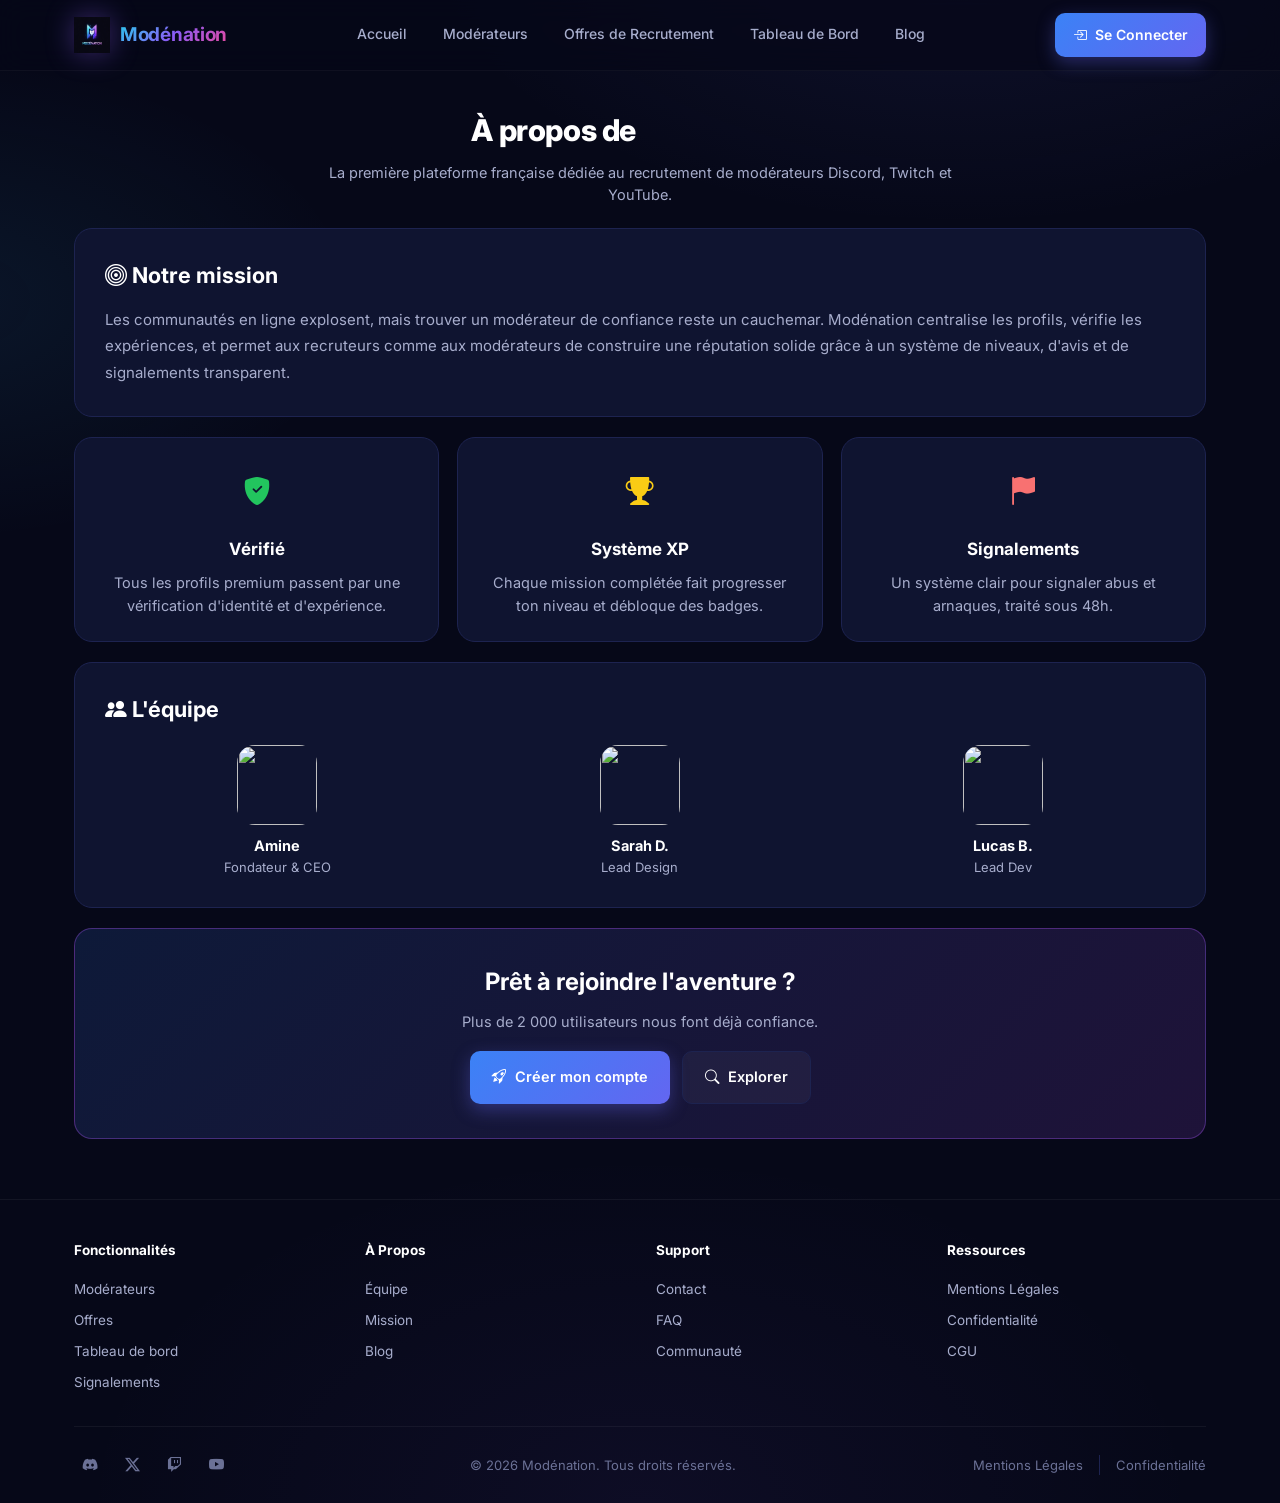
==== apropos.html @ 9a3b9234 "feat: initial Modénation site — plateforme de recrutement de modérateurs - 11 pages HTML (accueil, m" ====
<!DOCTYPE html>
<html lang="fr">
<head>
<meta charset="UTF-8" />
<meta name="viewport" content="width=device-width, initial-scale=1.0"/>
<title>À Propos — Modénation</title>
<link rel="icon" type="image/png" href="assets/images/logo.png">
<link href="https://fonts.googleapis.com/css2?family=Inter:wght@400;500;600;700;800&display=swap" rel="stylesheet">
<link rel="stylesheet" href="https://cdn.jsdelivr.net/npm/bootstrap-icons@1.11.3/font/bootstrap-icons.css">
<link rel="stylesheet" href="assets/css/style.css">
</head>
<body>

<header class="navbar">
  <div class="container nav-inner">
    <a href="index.html" class="brand"><img src="assets/images/logo.png" alt=""><span>Modénation</span></a>
    <nav class="nav-links">
      <a href="index.html">Accueil</a>
      <a href="moderateurs.html">Modérateurs</a>
      <a href="offres.html">Offres de Recrutement</a>
      <a href="dashboard.html">Tableau de Bord</a>
      <a href="blog.html">Blog</a>
    </nav>
    <a href="login.html" class="btn btn-primary"><i class="bi bi-box-arrow-in-right"></i> Se Connecter</a>
  </div>
</header>

<div class="container page-head center">
  <h1>À propos de <span style="background:var(--grad-main);-webkit-background-clip:text;background-clip:text;color:transparent;">Modénation</span></h1>
  <p class="sub" style="max-width:680px; margin: 8px auto 0;">La première plateforme française dédiée au recrutement de modérateurs Discord, Twitch et YouTube.</p>
</div>

<div class="container">
  <div class="card" id="mission" style="padding:30px;">
    <h2 style="margin-bottom:14px;"><i class="bi bi-bullseye" style="color:var(--accent);"></i> Notre mission</h2>
    <p class="text-dim" style="line-height:1.75; font-size:15px;">
      Les communautés en ligne explosent, mais trouver un modérateur de confiance reste un cauchemar. 
      Modénation centralise les profils, vérifie les expériences, et permet aux recruteurs comme aux 
      modérateurs de construire une réputation solide grâce à un système de niveaux, d'avis et de signalements transparent.
    </p>
  </div>

  <div class="three-col mt-20">
    <div class="card center" style="padding:24px;">
      <div style="width:60px; height:60px; margin:0 auto 14px; border-radius:16px; background:var(--grad-soft); display:grid; place-items:center;"><i class="bi bi-shield-fill-check" style="font-size:28px; color:#22c55e;"></i></div>
      <h3>Vérifié</h3>
      <p class="text-dim mt-10">Tous les profils premium passent par une vérification d'identité et d'expérience.</p>
    </div>
    <div class="card center" style="padding:24px;">
      <div style="width:60px; height:60px; margin:0 auto 14px; border-radius:16px; background:var(--grad-soft); display:grid; place-items:center;"><i class="bi bi-trophy-fill" style="font-size:28px; color:#facc15;"></i></div>
      <h3>Système XP</h3>
      <p class="text-dim mt-10">Chaque mission complétée fait progresser ton niveau et débloque des badges.</p>
    </div>
    <div class="card center" style="padding:24px;">
      <div style="width:60px; height:60px; margin:0 auto 14px; border-radius:16px; background:var(--grad-soft); display:grid; place-items:center;"><i class="bi bi-flag-fill" style="font-size:28px; color:#f87171;"></i></div>
      <h3>Signalements</h3>
      <p class="text-dim mt-10">Un système clair pour signaler abus et arnaques, traité sous 48h.</p>
    </div>
  </div>

  <div class="card mt-20" style="padding:30px;">
    <h2 style="margin-bottom:18px;"><i class="bi bi-people-fill" style="color:var(--accent);"></i> L'équipe</h2>
    <div class="three-col">
      <div class="center">
        <img src="https://i.pravatar.cc/200?img=14" alt="" style="width:80px;height:80px;border-radius:18px;object-fit:cover;margin:0 auto 10px;display:block;"/>
        <div style="font-weight:700;">Amine</div>
        <div class="text-dim" style="font-size:13px;">Fondateur &amp; CEO</div>
      </div>
      <div class="center">
        <img src="https://i.pravatar.cc/200?img=23" alt="" style="width:80px;height:80px;border-radius:18px;object-fit:cover;margin:0 auto 10px;display:block;"/>
        <div style="font-weight:700;">Sarah D.</div>
        <div class="text-dim" style="font-size:13px;">Lead Design</div>
      </div>
      <div class="center">
        <img src="https://i.pravatar.cc/200?img=8" alt="" style="width:80px;height:80px;border-radius:18px;object-fit:cover;margin:0 auto 10px;display:block;"/>
        <div style="font-weight:700;">Lucas B.</div>
        <div class="text-dim" style="font-size:13px;">Lead Dev</div>
      </div>
    </div>
  </div>

  <div class="card mt-20 center" style="padding:34px; background: linear-gradient(135deg, rgba(59,130,246,.15), rgba(168,85,247,.15)); border-color: rgba(168,85,247,.35);">
    <h2 style="font-size:24px;">Prêt à rejoindre l'aventure ?</h2>
    <p class="text-dim mt-10">Plus de 2 000 utilisateurs nous font déjà confiance.</p>
    <div style="display:flex; justify-content:center; gap:12px; margin-top:18px; flex-wrap:wrap;">
      <a href="login.html" class="btn btn-primary btn-lg"><i class="bi bi-rocket-takeoff"></i> Créer mon compte</a>
      <a href="moderateurs.html" class="btn btn-secondary btn-lg"><i class="bi bi-search"></i> Explorer</a>
    </div>
  </div>
</div>

<footer style="margin-top:60px;">
  <div class="container">
    <div class="footer-grid">
      <div class="footer-col"><h4>Fonctionnalités</h4><a href="moderateurs.html">Modérateurs</a><a href="offres.html">Offres</a><a href="dashboard.html">Tableau de bord</a><a href="signalement.html">Signalements</a></div>
      <div class="footer-col"><h4>À Propos</h4><a href="apropos.html">Équipe</a><a href="apropos.html#mission">Mission</a><a href="blog.html">Blog</a></div>
      <div class="footer-col"><h4>Support</h4><a href="contact.html">Contact</a><a href="contact.html#faq">FAQ</a><a href="contact.html#community">Communauté</a></div>
      <div class="footer-col"><h4>Ressources</h4><a href="mentions.html">Mentions Légales</a><a href="mentions.html#confidentialite">Confidentialité</a><a href="mentions.html#cgu">CGU</a></div>
    </div>
    <div class="footer-bottom">
      <div class="footer-socials"><a href="#"><i class="bi bi-discord"></i></a><a href="#"><i class="bi bi-twitter-x"></i></a><a href="#"><i class="bi bi-twitch"></i></a><a href="#"><i class="bi bi-youtube"></i></a></div>
      <div>© 2026 Modénation. Tous droits réservés.</div>
      <div class="footer-bottom-links"><a href="mentions.html">Mentions Légales</a><a href="mentions.html#confidentialite">Confidentialité</a></div>
    </div>
  </div>
</footer>

<script src="https://cdn.jsdelivr.net/npm/gsap@3.12.5/dist/gsap.min.js"></script>
<script src="https://cdn.jsdelivr.net/npm/gsap@3.12.5/dist/ScrollTrigger.min.js"></script>
<script src="assets/js/main.js"></script>
<script src="assets/js/animations.js"></script>
</body>
</html>
---- assets/css/style.css ----
/* =========================================================
   MODÉNATION — Design System v2 (refonte fidèle au screen)
   ========================================================= */
:root {
  /* Background palette — very deep navy-black */
  --bg-0: #060818;
  --bg-1: #0a0e22;
  --bg-2: #0f1430;
  --bg-3: #141a3d;

  /* Card surfaces */
  --card-bg: #0f1430;
  --card-bg-2: #131838;
  --card-border: #1d2350;
  --card-border-hi: #2a3168;

  /* Text */
  --text: #ffffff;
  --text-dim: #a7adcc;
  --text-mute: #6b7196;

  /* Brand */
  --blue: #2563eb;
  --blue-2: #3b82f6;
  --cyan: #22d3ee;
  --purple: #8b5cf6;
  --pink: #ec4899;
  --grad-cyan-blue: linear-gradient(135deg, #22d3ee 0%, #3b82f6 50%, #6366f1 100%);
  --grad-purple-pink: linear-gradient(135deg, #8b5cf6, #ec4899);
  --grad-logo: linear-gradient(135deg, #22d3ee 0%, #8b5cf6 50%, #ec4899 100%);

  /* Status colors (from screen) */
  --green: #22c55e;
  --green-bg: rgba(34, 197, 94, .18);
  --green-bd: rgba(34, 197, 94, .35);

  --red: #ef4444;
  --red-bg: rgba(239, 68, 68, .15);
  --red-bd: rgba(239, 68, 68, .35);

  --coral: #f87171;
  --coral-bg: rgba(248, 113, 113, .15);
  --coral-bd: rgba(248, 113, 113, .35);

  --amber: #fbbf24;
  --amber-bg: rgba(251, 191, 36, .15);
  --amber-bd: rgba(251, 191, 36, .35);

  --info: #38bdf8;
  --info-bg: rgba(56, 189, 248, .15);
  --info-bd: rgba(56, 189, 248, .35);

  /* Spacing scale */
  --s-1: 4px; --s-2: 8px; --s-3: 12px; --s-4: 16px;
  --s-5: 20px; --s-6: 24px; --s-7: 32px; --s-8: 40px; --s-9: 56px;

  --radius-xs: 6px;
  --radius-sm: 10px;
  --radius-md: 14px;
  --radius-lg: 18px;
  --radius-xl: 22px;
  --radius-2xl: 28px;

  /* Fluid typography (modern-web-design pattern) */
  --fs-xs: clamp(0.75rem, 0.7rem + 0.25vw, 0.875rem);
  --fs-sm: clamp(0.8125rem, 0.78rem + 0.2vw, 0.9375rem);
  --fs-base: clamp(0.875rem, 0.85rem + 0.2vw, 1rem);
  --fs-md: clamp(1rem, 0.95rem + 0.3vw, 1.125rem);
  --fs-lg: clamp(1.25rem, 1.1rem + 0.75vw, 1.5rem);
  --fs-xl: clamp(1.5rem, 1.3rem + 1vw, 2rem);
  --fs-2xl: clamp(2rem, 1.6rem + 2vw, 2.75rem);
  --fs-hero: clamp(2.5rem, 2rem + 3vw, 3.5rem);

  /* Motion tokens */
  --d-fast: 150ms;
  --d-normal: 250ms;
  --d-slow: 400ms;
  --ease-out: cubic-bezier(0.16, 1, 0.3, 1);
  --ease-spring: cubic-bezier(0.34, 1.56, 0.64, 1);

  /* Elevation */
  --elev-1: 0 2px 8px rgba(0,0,0,.2);
  --elev-2: 0 8px 24px rgba(0,0,0,.3);
  --elev-3: 0 16px 48px rgba(0,0,0,.4);
  --glow-purple: 0 0 30px rgba(139,92,246,.25);
  --glow-cyan: 0 0 30px rgba(34,211,238,.25);
}

* { box-sizing: border-box; margin: 0; padding: 0; }

html, body {
  background: var(--bg-0);
  background-image:
    radial-gradient(900px 500px at 75% -5%, rgba(99, 102, 241, .10), transparent 60%),
    radial-gradient(700px 400px at -5% 20%, rgba(56, 189, 248, .08), transparent 60%),
    radial-gradient(800px 500px at 50% 100%, rgba(139, 92, 246, .06), transparent 70%);
  color: var(--text);
  font-family: 'Inter', 'Segoe UI', system-ui, -apple-system, sans-serif;
  font-size: 14.5px;
  line-height: 1.55;
  min-height: 100vh;
  -webkit-font-smoothing: antialiased;
}

a { color: inherit; text-decoration: none; }
img { max-width: 100%; display: block; }
button { font-family: inherit; cursor: pointer; border: none; background: none; color: inherit; }
input, select, textarea { font-family: inherit; }

.container { max-width: 1180px; margin: 0 auto; padding: 0 24px; }

/* =========================================================
   NAVBAR
   ========================================================= */
.navbar {
  position: sticky; top: 0; z-index: 50;
  background: rgba(6, 8, 24, .72);
  backdrop-filter: blur(14px);
  -webkit-backdrop-filter: blur(14px);
  border-bottom: 1px solid rgba(255,255,255,.04);
}
.nav-inner {
  display: flex; align-items: center; justify-content: space-between;
  height: 70px;
}
.brand {
  display: flex; align-items: center; gap: 10px;
  font-weight: 700; font-size: 19px;
  letter-spacing: -0.3px;
}
.brand img {
  width: 36px; height: 36px;
  filter: drop-shadow(0 0 14px rgba(139, 92, 246, .4));
}
.brand span {
  background: var(--grad-logo);
  -webkit-background-clip: text;
  background-clip: text;
  color: transparent;
}

.nav-links { display: flex; align-items: center; gap: 32px; }
.nav-links a {
  color: var(--text-dim);
  font-size: 14px; font-weight: 500;
  position: relative;
  padding: 6px 2px;
  transition: color .2s;
}
.nav-links a:hover { color: var(--text); }
.nav-links a.active { color: var(--text); }
.nav-links a.active::after {
  content: '';
  position: absolute; left: 0; right: 0; bottom: -10px;
  height: 2px; border-radius: 2px;
  background: var(--grad-logo);
}

/* =========================================================
   BUTTONS
   ========================================================= */
.btn {
  display: inline-flex; align-items: center; justify-content: center; gap: 8px;
  padding: 11px 18px; border-radius: var(--radius-sm);
  font-size: 14px; font-weight: 600;
  white-space: nowrap;
  transition: transform .15s, box-shadow .2s, background .2s, border-color .2s;
}
.btn:hover { transform: translateY(-1px); }

/* Primary cyan-blue button (Chercher un Modérateur, Se Connecter) */
.btn-primary {
  background: linear-gradient(135deg, #3b82f6, #6366f1);
  color: #fff;
  box-shadow: 0 6px 18px rgba(99,102,241,.35);
}
.btn-primary:hover { box-shadow: 0 10px 24px rgba(99,102,241,.45); }

/* "Chercher un Modérateur" big cyan blue button */
.btn-cyan {
  background: linear-gradient(135deg, #06b6d4 0%, #3b82f6 100%);
  color: #fff;
  box-shadow: 0 6px 18px rgba(6,182,212,.30);
}
.btn-cyan:hover { box-shadow: 0 10px 24px rgba(59,130,246,.40); }

/* "Devenir Modérateur" — dark navy with purple star */
.btn-dark {
  background: var(--card-bg);
  color: var(--text);
  border: 1px solid var(--card-border);
}
.btn-dark:hover { background: var(--card-bg-2); border-color: var(--card-border-hi); }
.btn-dark .star-grad {
  background: var(--grad-purple-pink);
  -webkit-background-clip: text;
  background-clip: text;
  color: transparent;
  font-size: 16px;
}

.btn-secondary {
  background: rgba(255,255,255,.04);
  color: var(--text);
  border: 1px solid var(--card-border);
}
.btn-secondary:hover { background: rgba(255,255,255,.07); border-color: var(--card-border-hi); }

.btn-ghost { background: transparent; color: var(--text-dim); }
.btn-ghost:hover { color: var(--text); }

.btn-lg { padding: 14px 22px; font-size: 14.5px; }
.btn-block { width: 100%; }

.btn-danger {
  background: var(--red-bg);
  color: var(--red);
  border: 1px solid var(--red-bd);
}

/* =========================================================
   HERO
   ========================================================= */
.hero {
  position: relative;
  padding: 50px 0 30px;
}
.hero-grid {
  display: grid;
  grid-template-columns: 1.05fr 1fr;
  gap: 30px;
  align-items: center;
}
.hero-text h1 {
  font-size: var(--fs-hero);
  font-weight: 800;
  line-height: 1.08;
  letter-spacing: -0.8px;
  color: var(--text);
}
/* Animation helper: each line of h1 is wrapped in this span for slide-in */
.anim-line {
  display: block;
  overflow: hidden;
}
.anim-line-inner {
  display: inline-block;
  will-change: transform, opacity;
}
.hero-text h1 .ideal {
  background: linear-gradient(90deg, #67e8f9 0%, #a78bfa 100%);
  -webkit-background-clip: text;
  background-clip: text;
  color: transparent;
}
.hero-ctas { display: flex; gap: 12px; margin-top: 26px; flex-wrap: wrap; }

.hero-stats {
  display: flex; gap: 28px;
  margin-top: 24px;
}
.hero-stat {
  display: flex; align-items: center; gap: 10px;
  color: var(--text-dim);
  font-size: 14px;
}
.hero-stat .ic {
  width: 18px; height: 18px;
  color: var(--text);
}
.hero-stat b { color: var(--text); font-weight: 700; margin-right: 4px; }

/* Hero visual block */
.hero-visual {
  position: relative;
  height: 380px;
  border-radius: var(--radius-xl);
  overflow: hidden;
  background:
    linear-gradient(180deg, rgba(6,8,24,.35) 0%, rgba(6,8,24,.65) 100%),
    url('https://images.unsplash.com/photo-1542751371-adc38448a05e?w=900&q=80') center/cover no-repeat;
  border: 1px solid var(--card-border);
}

/* Floating cards over hero */
.float-card {
  position: absolute;
  background: rgba(15, 20, 48, .82);
  backdrop-filter: blur(12px);
  -webkit-backdrop-filter: blur(12px);
  border: 1px solid rgba(255,255,255,.08);
  border-radius: var(--radius-md);
  padding: 12px 14px;
  min-width: 200px;
}
.float-card .label {
  display: flex; align-items: center; gap: 6px;
  font-size: 11.5px;
  color: var(--text-dim);
  margin-bottom: 8px;
  font-weight: 600;
}
.float-card .label .ic { font-size: 13px; }
.float-card .row { display: flex; align-items: center; gap: 10px; }
.float-card .av {
  width: 38px; height: 38px;
  border-radius: 10px;
  display: grid; place-items: center;
  background: var(--grad-logo);
  font-weight: 800; color: #fff;
}
.float-card .nm { font-weight: 700; font-size: 14px; }
.float-card .meta { font-size: 11.5px; color: var(--text-dim); }
.float-card.tl { top: 16px; right: 16px; }
.float-card.bl { bottom: 16px; right: 16px; }
.float-card .stars-mini { color: var(--amber); font-size: 11px; letter-spacing: 1px; }
.float-card .level-pill {
  display: inline-flex; align-items: center; gap: 4px;
  font-size: 11px; color: var(--green);
}

/* =========================================================
   GENERIC CARD
   ========================================================= */
.card {
  background: var(--card-bg);
  border: 1px solid var(--card-border);
  border-radius: var(--radius-lg);
  padding: 20px;
}
.card-head {
  display: flex; align-items: center; justify-content: space-between;
  margin-bottom: 16px;
}
.card-head h3 {
  display: flex; align-items: center; gap: 8px;
  font-size: 15px;
  font-weight: 700;
  color: var(--text);
}
.card-head h3 .ic {
  color: var(--amber);
  font-size: 16px;
}
.card-head h3 .ic.purple { color: #a78bfa; }
.card-head .link {
  color: #a78bfa;
  font-size: 13px;
  font-weight: 600;
  display: inline-flex; align-items: center; gap: 4px;
}
.card-head .link:hover { color: #fff; }

/* Two-column grid */
.two-col {
  display: grid;
  grid-template-columns: 1fr 1fr;
  gap: 18px;
}

/* =========================================================
   MODERATOR ROW (Modérateurs Populaires)
   ========================================================= */
.mod-row {
  display: grid;
  grid-template-columns: 56px 1fr auto;
  gap: 12px;
  align-items: center;
  padding: 12px;
  background: rgba(255,255,255,.025);
  border: 1px solid rgba(255,255,255,.04);
  border-radius: var(--radius-md);
  margin-bottom: 10px;
  transition: border-color .2s, background .2s;
}
.mod-row:hover {
  border-color: var(--card-border-hi);
  background: rgba(255,255,255,.04);
}
.mod-row:last-child { margin-bottom: 0; }
.mod-avatar {
  width: 56px; height: 56px;
  border-radius: 12px;
  object-fit: cover;
  background: var(--card-bg-2);
}
.mod-info { min-width: 0; }
.mod-name {
  display: flex; align-items: center; gap: 6px;
  font-weight: 700; font-size: 14.5px;
}
.mod-name .verified { color: var(--info); font-size: 13px; }
.mod-tags { font-size: 12.5px; color: var(--text-dim); margin-top: 2px; }
.mod-spec {
  display: flex; align-items: center; gap: 6px;
  margin-top: 8px;
  font-size: 12.5px;
  color: var(--text-dim);
}
.mod-spec .dot {
  width: 16px; height: 16px; border-radius: 4px;
  background: var(--grad-purple-pink);
  display: inline-grid; place-items: center;
  font-size: 9px; color: #fff;
}
.mod-meta {
  display: flex; flex-direction: column; align-items: flex-end; gap: 7px;
}
.mod-meta .stars {
  color: var(--amber);
  font-size: 12px;
  letter-spacing: 1.5px;
}
.mod-meta .heart {
  display: inline-flex; align-items: center; gap: 4px;
  font-size: 12px;
  font-weight: 700;
  color: var(--pink);
}

/* =========================================================
   BADGE PILLS
   ========================================================= */
.badge {
  display: inline-flex; align-items: center; gap: 5px;
  padding: 4px 10px;
  border-radius: 999px;
  font-size: 11.5px;
  font-weight: 600;
  white-space: nowrap;
  border: 1px solid transparent;
}
.badge i { font-size: 11px; }
.badge-online   { background: var(--green-bg); color: var(--green); border-color: var(--green-bd); }
.badge-verified { background: rgba(56,189,248,.15); color: var(--info); border-color: rgba(56,189,248,.35); }
.badge-level    { background: var(--green-bg); color: var(--green); border-color: var(--green-bd); }
.badge-pending  { background: var(--coral-bg); color: var(--coral); border-color: var(--coral-bd); }
.badge-accepted { background: var(--green-bg); color: var(--green); border-color: var(--green-bd); }
.badge-refused  { background: var(--red-bg); color: var(--red); border-color: var(--red-bd); }
.badge-progress { background: var(--coral-bg); color: var(--coral); border-color: var(--coral-bd); }
.badge-info     { background: var(--info-bg); color: var(--info); border-color: var(--info-bd); }
.badge .ondot { width: 6px; height: 6px; border-radius: 50%; background: currentColor; }

/* =========================================================
   OFFER ROW (Offres de Recrutement)
   ========================================================= */
.offer-row {
  display: grid;
  grid-template-columns: 44px 1fr auto;
  gap: 12px;
  align-items: center;
  padding: 12px;
  background: rgba(255,255,255,.025);
  border: 1px solid rgba(255,255,255,.04);
  border-radius: var(--radius-md);
  margin-bottom: 10px;
  transition: border-color .2s, background .2s;
}
.offer-row:hover { border-color: var(--card-border-hi); background: rgba(255,255,255,.04); }
.offer-row:last-child { margin-bottom: 0; }
.offer-icon {
  width: 44px; height: 44px;
  border-radius: 10px;
  display: grid; place-items: center;
  font-size: 20px;
  color: #fff;
}
.offer-icon.discord { background: linear-gradient(135deg, #5865F2, #4752c4); }
.offer-icon.twitch  { background: linear-gradient(135deg, #9146FF, #6441a5); }
.offer-icon.youtube { background: linear-gradient(135deg, #ef4444, #f97316); }
.offer-icon.gaming  { background: linear-gradient(135deg, #f97316, #facc15); }
.offer-info .title { font-weight: 700; font-size: 14px; }
.offer-info .sub { font-size: 12.5px; color: var(--text-dim); margin-top: 2px; }

/* =========================================================
   DASHBOARD
   ========================================================= */
.dashboard-card {
  background: var(--card-bg);
  border: 1px solid var(--card-border);
  border-radius: var(--radius-xl);
  padding: 22px;
}
.dashboard-sub-title {
  display: flex; align-items: center; gap: 6px;
  font-size: 13.5px;
  font-weight: 700;
  color: var(--text);
  margin-bottom: 12px;
}
.dashboard-sub-title .ic { color: #a78bfa; }

/* Stats strip */
.stats-strip {
  display: grid;
  grid-template-columns: 1.3fr 1fr 1fr;
  gap: 16px;
  margin-top: 20px;
}
.stat-card {
  display: flex; align-items: center; gap: 14px;
  padding: 18px 20px;
  background: var(--card-bg);
  border: 1px solid var(--card-border);
  border-radius: var(--radius-lg);
}
.stat-card .ic-wrap {
  width: 42px; height: 42px;
  border-radius: 12px;
  display: grid; place-items: center;
  font-size: 19px;
  flex-shrink: 0;
}
.stat-card .ic-wrap.xp { background: linear-gradient(135deg, rgba(168,85,247,.25), rgba(236,72,153,.25)); color: #c084fc; }
.stat-card .ic-wrap.star { background: rgba(251,191,36,.18); color: var(--amber); }
.stat-card .ic-wrap.flag { background: rgba(239,68,68,.18); color: var(--red); }
.stat-card .body { flex: 1; min-width: 0; }
.stat-card .label {
  font-weight: 700; font-size: 14px;
  display: flex; align-items: baseline; gap: 6px;
}
.stat-card .label .muted { color: var(--text-dim); font-weight: 500; font-size: 12.5px; }
.xp-bar {
  height: 6px;
  background: rgba(255,255,255,.06);
  border-radius: 99px;
  margin-top: 8px;
  overflow: hidden;
}
.xp-bar > span {
  display: block; height: 100%;
  background: linear-gradient(90deg, #a855f7, #ec4899);
  border-radius: 99px;
}

/* =========================================================
   FOOTER
   ========================================================= */
footer {
  margin-top: 60px;
  padding-top: 40px;
  border-top: 1px solid rgba(255,255,255,.05);
}
.footer-grid {
  display: grid;
  grid-template-columns: repeat(4, 1fr);
  gap: 32px;
  padding-bottom: 28px;
}
.footer-col h4 {
  font-size: 13.5px;
  font-weight: 700;
  color: var(--text);
  margin-bottom: 14px;
}
.footer-col a {
  display: block;
  padding: 5px 0;
  color: var(--text-dim);
  font-size: 13.5px;
  transition: color .15s;
}
.footer-col a:hover { color: var(--text); }
.footer-bottom {
  display: flex; align-items: center; justify-content: space-between;
  padding: 20px 0;
  border-top: 1px solid rgba(255,255,255,.05);
  font-size: 13px;
  color: var(--text-mute);
}
.footer-socials { display: flex; gap: 10px; }
.footer-socials a {
  width: 32px; height: 32px;
  display: grid; place-items: center;
  color: var(--text-mute);
  font-size: 15px;
  border-radius: 8px;
  transition: color .2s, background .2s;
}
.footer-socials a:hover { color: #fff; background: rgba(255,255,255,.05); }
.footer-bottom-links { display: flex; gap: 16px; }
.footer-bottom-links a { color: var(--text-mute); }
.footer-bottom-links a:hover { color: var(--text); }
.footer-bottom-links a + a { border-left: 1px solid var(--card-border); padding-left: 16px; }

/* =========================================================
   PAGE HEAD (sub-pages)
   ========================================================= */
.page-head { padding: 36px 0 22px; }
.page-head h1 {
  font-size: 30px;
  font-weight: 800;
  letter-spacing: -0.4px;
}
.page-head h1 .accent {
  background: linear-gradient(90deg, #67e8f9, #a78bfa);
  -webkit-background-clip: text; background-clip: text; color: transparent;
}
.page-head .sub { color: var(--text-dim); margin-top: 6px; }

/* =========================================================
   FORMS
   ========================================================= */
.form-group { margin-bottom: 14px; }
.form-group label {
  display: block; font-size: 12.5px; font-weight: 600;
  color: var(--text-dim); margin-bottom: 6px;
}
.input, .select, .textarea {
  width: 100%;
  padding: 11px 14px;
  background: var(--bg-1);
  border: 1px solid var(--card-border);
  border-radius: var(--radius-sm);
  color: var(--text);
  font-size: 14px;
  transition: border-color .2s, box-shadow .2s;
}
.input:focus, .select:focus, .textarea:focus {
  outline: none;
  border-color: #6366f1;
  box-shadow: 0 0 0 3px rgba(99,102,241,.18);
}
.textarea { resize: vertical; min-height: 100px; }

.search-bar {
  display: flex; align-items: center; gap: 10px;
  background: var(--bg-1);
  border: 1px solid var(--card-border);
  border-radius: 999px;
  padding: 8px 14px;
  margin-bottom: 18px;
}
.search-bar input {
  flex: 1; background: none; border: none;
  color: var(--text); outline: none; font-size: 14px;
}
.search-bar .ic { color: var(--text-dim); }

.filters { display: flex; gap: 8px; flex-wrap: wrap; margin-bottom: 20px; }
.chip {
  padding: 7px 14px;
  border-radius: 999px;
  background: var(--card-bg);
  border: 1px solid var(--card-border);
  color: var(--text-dim);
  font-size: 13px;
  cursor: pointer;
  transition: all .15s;
}
.chip:hover { color: var(--text); border-color: var(--card-border-hi); }
.chip.active {
  background: linear-gradient(135deg, rgba(99,102,241,.25), rgba(139,92,246,.25));
  color: #fff;
  border-color: rgba(139,92,246,.5);
}

/* =========================================================
   MODAL
   ========================================================= */
.modal-overlay {
  position: fixed; inset: 0;
  background: rgba(0,0,0,.72);
  backdrop-filter: blur(8px);
  display: none; align-items: center; justify-content: center;
  z-index: 100; padding: 20px;
}
.modal-overlay.show { display: flex; }
.modal {
  width: 100%; max-width: 480px;
  background: var(--card-bg);
  border: 1px solid var(--card-border);
  border-radius: var(--radius-xl);
  padding: 26px;
  animation: modalIn .25s ease;
}
@keyframes modalIn {
  from { opacity: 0; transform: translateY(20px); }
  to { opacity: 1; transform: translateY(0); }
}
.modal h3 { font-size: 19px; margin-bottom: 6px; }
.modal .sub { color: var(--text-dim); margin-bottom: 18px; font-size: 13.5px; }
.modal-actions { display: flex; gap: 10px; justify-content: flex-end; margin-top: 16px; }

/* =========================================================
   PROFILE PAGE
   ========================================================= */
.profile-hero {
  display: grid;
  grid-template-columns: 140px 1fr auto;
  gap: 24px;
  align-items: center;
  padding: 26px;
}
.profile-hero .big-avatar {
  width: 140px; height: 140px;
  border-radius: 22px;
  object-fit: cover;
  box-shadow: 0 0 30px rgba(139, 92, 246, .25);
}
.profile-stats {
  display: grid;
  grid-template-columns: repeat(4, 1fr);
  gap: 12px;
  margin-top: 16px;
}
.profile-stat {
  padding: 14px; text-align: center;
  background: var(--bg-1);
  border: 1px solid var(--card-border);
  border-radius: var(--radius-md);
}
.profile-stat .val {
  font-size: 22px; font-weight: 800;
  background: var(--grad-logo);
  -webkit-background-clip: text; background-clip: text; color: transparent;
}
.profile-stat .lbl { color: var(--text-dim); font-size: 12px; margin-top: 4px; }

/* =========================================================
   AUTH
   ========================================================= */
.auth-wrap { min-height: 78vh; display: grid; place-items: center; padding: 40px 0; }
.auth-card { width: 100%; max-width: 440px; padding: 32px; }
.auth-card h2 { font-size: 22px; margin-bottom: 6px; }
.auth-card .sub { color: var(--text-dim); margin-bottom: 20px; font-size: 13.5px; }
.auth-tabs {
  display: flex;
  background: var(--bg-1);
  border: 1px solid var(--card-border);
  border-radius: 10px;
  padding: 4px;
  margin-bottom: 22px;
}
.auth-tabs button {
  flex: 1; padding: 9px;
  border-radius: 7px;
  font-size: 13px; font-weight: 600;
  color: var(--text-dim);
}
.auth-tabs button.active {
  background: linear-gradient(135deg, #3b82f6, #6366f1);
  color: #fff;
}

/* =========================================================
   BLOG
   ========================================================= */
.blog-grid { display: grid; grid-template-columns: repeat(3, 1fr); gap: 20px; }
.blog-card { overflow: hidden; padding: 0; }
.blog-thumb {
  height: 170px;
  display: grid; place-items: center;
  color: #fff; font-size: 38px;
}
.blog-thumb.a { background: linear-gradient(135deg, #06b6d4, #3b82f6); }
.blog-thumb.b { background: linear-gradient(135deg, #ec4899, #a855f7); }
.blog-thumb.c { background: linear-gradient(135deg, #10b981, #06b6d4); }
.blog-thumb.d { background: linear-gradient(135deg, #f59e0b, #ef4444); }
.blog-thumb.e { background: linear-gradient(135deg, #6366f1, #8b5cf6); }
.blog-thumb.f { background: linear-gradient(135deg, #8b5cf6, #ec4899); }
.blog-body { padding: 16px; }
.blog-tag {
  font-size: 11px; font-weight: 700;
  color: #c084fc;
  text-transform: uppercase; letter-spacing: .8px;
}
.blog-title {
  font-size: 16px; font-weight: 700;
  margin: 7px 0; line-height: 1.3;
}
.blog-meta {
  color: var(--text-dim); font-size: 12.5px;
  display: flex; gap: 14px; margin-top: 10px;
}

/* =========================================================
   UTILS
   ========================================================= */
.text-dim { color: var(--text-dim); }
.text-mute { color: var(--text-mute); }
.center { text-align: center; }
.hidden { display: none !important; }
.mt-10 { margin-top: 10px; } .mt-14 { margin-top: 14px; }
.mt-20 { margin-top: 20px; } .mt-30 { margin-top: 30px; }
.mb-20 { margin-bottom: 20px; }

/* =========================================================
   LEGACY COMPAT (pour les sous-pages existantes)
   ========================================================= */
.candidature-row, .candidat-row {
  display: grid; grid-template-columns: 44px 1fr auto; gap: 12px;
  align-items: center; padding: 12px;
  background: rgba(255,255,255,.025);
  border: 1px solid rgba(255,255,255,.04);
  border-radius: var(--radius-md); margin-bottom: 10px;
}
.candidature-icon, .candidat-avatar {
  width: 44px; height: 44px; border-radius: 10px;
  display: grid; place-items: center;
  font-weight: 700; color: #fff;
  font-size: 14px;
}
.candidature-body, .candidat-body { min-width: 0; }
.candidature-title, .candidat-name {
  font-weight: 700; font-size: 14px;
  display: flex; align-items: center; gap: 5px;
}
.candidature-sub, .candidat-sub {
  font-size: 12.5px; color: var(--text-dim); margin-top: 2px;
}
.verified { color: var(--info); font-size: 12px; }

.section-title {
  display: flex; align-items: center; justify-content: space-between;
  margin-bottom: 14px;
}
.section-title h2 {
  font-size: 16px; font-weight: 700;
  display: flex; align-items: center; gap: 8px;
}
.section-title h2 .ic { color: #a78bfa; }
.section-title .link { color: #a78bfa; font-size: 13px; font-weight: 600; }

.three-col { display: grid; grid-template-columns: repeat(3, 1fr); gap: 18px; }

/* Legacy mod-card alias */
.mod-card {
  display: grid; grid-template-columns: 56px 1fr auto;
  gap: 12px; align-items: center;
  padding: 12px;
  background: rgba(255,255,255,.025);
  border: 1px solid rgba(255,255,255,.04);
  border-radius: var(--radius-md);
  transition: border-color .2s;
}
.mod-card:hover { border-color: var(--card-border-hi); }
.mod-card .mod-body { min-width: 0; }
.mod-card .mod-name {
  display: flex; align-items: center; gap: 6px;
  font-weight: 700; font-size: 14px;
}
.mod-card .mod-tags { font-size: 12px; color: var(--text-dim); margin-top: 2px; }
.mod-card .mod-specialty {
  display: flex; align-items: center; gap: 6px;
  margin-top: 6px; font-size: 12px; color: var(--text-dim);
}
.mod-card .mod-specialty .dot {
  width: 14px; height: 14px; border-radius: 4px;
  background: var(--grad-purple-pink);
  display: inline-grid; place-items: center;
  font-size: 8px; color: #fff;
}
.mod-card .mod-meta {
  display: flex; flex-direction: column;
  align-items: flex-end; gap: 5px;
}
.mod-card .rating { display: flex; align-items: center; gap: 4px; font-size: 12px; color: var(--amber); }
.mod-card .stars { color: var(--amber); letter-spacing: 1px; }

/* Legacy stat-tile alias (now = stat-card style) */
.stat-tile {
  display: flex; align-items: center; gap: 14px;
  padding: 16px 18px;
  background: var(--card-bg);
  border: 1px solid var(--card-border);
  border-radius: var(--radius-lg);
}
.stat-tile .ic {
  width: 40px; height: 40px;
  border-radius: 10px;
  display: grid; place-items: center;
  background: rgba(168,85,247,.18);
  color: #c084fc;
  font-size: 18px;
  flex-shrink: 0;
}
.stat-tile .lbl { color: var(--text-dim); font-size: 12.5px; }
.stat-tile .val { font-weight: 700; font-size: 16px; }
.stat-tile .xp-bar { height: 6px; background: rgba(255,255,255,.06); border-radius: 99px; margin-top: 6px; overflow: hidden; }
.stat-tile .xp-bar > span { display: block; height: 100%; background: linear-gradient(90deg, #a855f7, #ec4899); }

/* Legacy dashboard alias */
.dashboard {
  background: var(--card-bg);
  border: 1px solid var(--card-border);
  border-radius: var(--radius-xl);
  padding: 22px;
}

/* mod-avatar text fallback (when used without <img>) */
.mod-avatar:not(img) {
  width: 56px; height: 56px;
  border-radius: 12px;
  display: grid; place-items: center;
  font-weight: 700; color: #fff;
  background: var(--grad-logo);
}
.mod-avatar.green:not(img) { background: linear-gradient(135deg, #10b981, #22c55e); }
.mod-avatar.pink:not(img)  { background: linear-gradient(135deg, #ec4899, #f43f5e); }
.mod-avatar.orange:not(img){ background: linear-gradient(135deg, #f97316, #fb923c); }
.mod-avatar.blue:not(img)  { background: linear-gradient(135deg, #3b82f6, #06b6d4); }
.mod-avatar.purple:not(img){ background: linear-gradient(135deg, #8b5cf6, #a855f7); }
.mod-avatar.dark:not(img)  { background: linear-gradient(135deg, #4b5563, #1f2937); }

/* Legacy rating */
.rating { display: inline-flex; align-items: center; gap: 4px; color: var(--amber); font-size: 13px; font-weight: 600; }
.rating .stars { letter-spacing: 1px; color: var(--amber); }
.rating .num { color: var(--amber); }

/* =========================================================
   ACCESSIBILITY & MICRO-INTERACTIONS (from modern-web-design skill)
   ========================================================= */

/* Focus-visible (keyboard only) */
:focus { outline: none; }
:focus-visible {
  outline: 2px solid #a78bfa;
  outline-offset: 3px;
  border-radius: 6px;
}

/* Touch target sizing */
.btn, .chip, .nav-links a, .footer-socials a {
  min-height: 36px;
}

/* Card hover micro-interaction */
.card, .stat-card, .dashboard-card {
  transition: transform var(--d-normal) var(--ease-out),
              border-color var(--d-normal) ease,
              box-shadow var(--d-normal) ease;
}
.card:hover, .stat-card:hover {
  border-color: var(--card-border-hi);
}

/* Image lazy fade */
img {
  transition: opacity var(--d-slow) ease;
}
img[loading="lazy"] {
  opacity: 0;
}
img[loading="lazy"].loaded,
img:not([loading]) {
  opacity: 1;
}

/* Cursor glow follower (injected by animations.js) */
.cursor-glow {
  position: fixed;
  top: 0; left: 0;
  width: 300px; height: 300px;
  pointer-events: none;
  z-index: 1;
  mix-blend-mode: screen;
  background: radial-gradient(circle, rgba(99,102,241,.45) 0%, rgba(139,92,246,.15) 40%, transparent 70%);
  border-radius: 50%;
  transform: translate(-50%, -50%);
  will-change: transform;
  filter: blur(20px);
}

/* Subtle glow on important elements */
.btn-cyan { transition: transform var(--d-fast) var(--ease-out), box-shadow var(--d-normal) ease; }
.btn-cyan:hover { box-shadow: 0 12px 28px rgba(6,182,212,.45), var(--glow-cyan); }

/* Loading skeleton placeholder */
.skeleton {
  background: linear-gradient(90deg, var(--card-bg) 25%, var(--card-bg-2) 50%, var(--card-bg) 75%);
  background-size: 200% 100%;
  animation: skeleton-pulse 1.5s ease-in-out infinite;
}
@keyframes skeleton-pulse { 0% { background-position: 200% 0; } 100% { background-position: -200% 0; } }

/* Reduced motion: kill all transitions, animations, transforms */
@media (prefers-reduced-motion: reduce) {
  *,
  *::before,
  *::after {
    animation-duration: 0.01ms !important;
    animation-iteration-count: 1 !important;
    transition-duration: 0.01ms !important;
    scroll-behavior: auto !important;
  }
  .cursor-glow { display: none !important; }
}

/* Selection */
::selection {
  background: rgba(139,92,246,.4);
  color: #fff;
}

/* Smooth scrollbar (Webkit) */
::-webkit-scrollbar { width: 10px; height: 10px; }
::-webkit-scrollbar-track { background: var(--bg-0); }
::-webkit-scrollbar-thumb { background: var(--card-border); border-radius: 6px; }
::-webkit-scrollbar-thumb:hover { background: var(--card-border-hi); }

/* =========================================================
   RESPONSIVE
   ========================================================= */
@media (max-width: 980px) {
  .hero-grid { grid-template-columns: 1fr; }
  .hero-visual { height: 280px; }
  .hero-text h1 { font-size: 32px; }
  .two-col { grid-template-columns: 1fr; }
  .stats-strip { grid-template-columns: 1fr; }
  .blog-grid { grid-template-columns: 1fr; }
  .footer-grid { grid-template-columns: repeat(2, 1fr); }
  .footer-bottom { flex-direction: column; gap: 14px; text-align: center; }
  .nav-links { display: none; }
  .profile-hero { grid-template-columns: 1fr; text-align: center; justify-items: center; }
  .profile-stats { grid-template-columns: repeat(2, 1fr); }
}
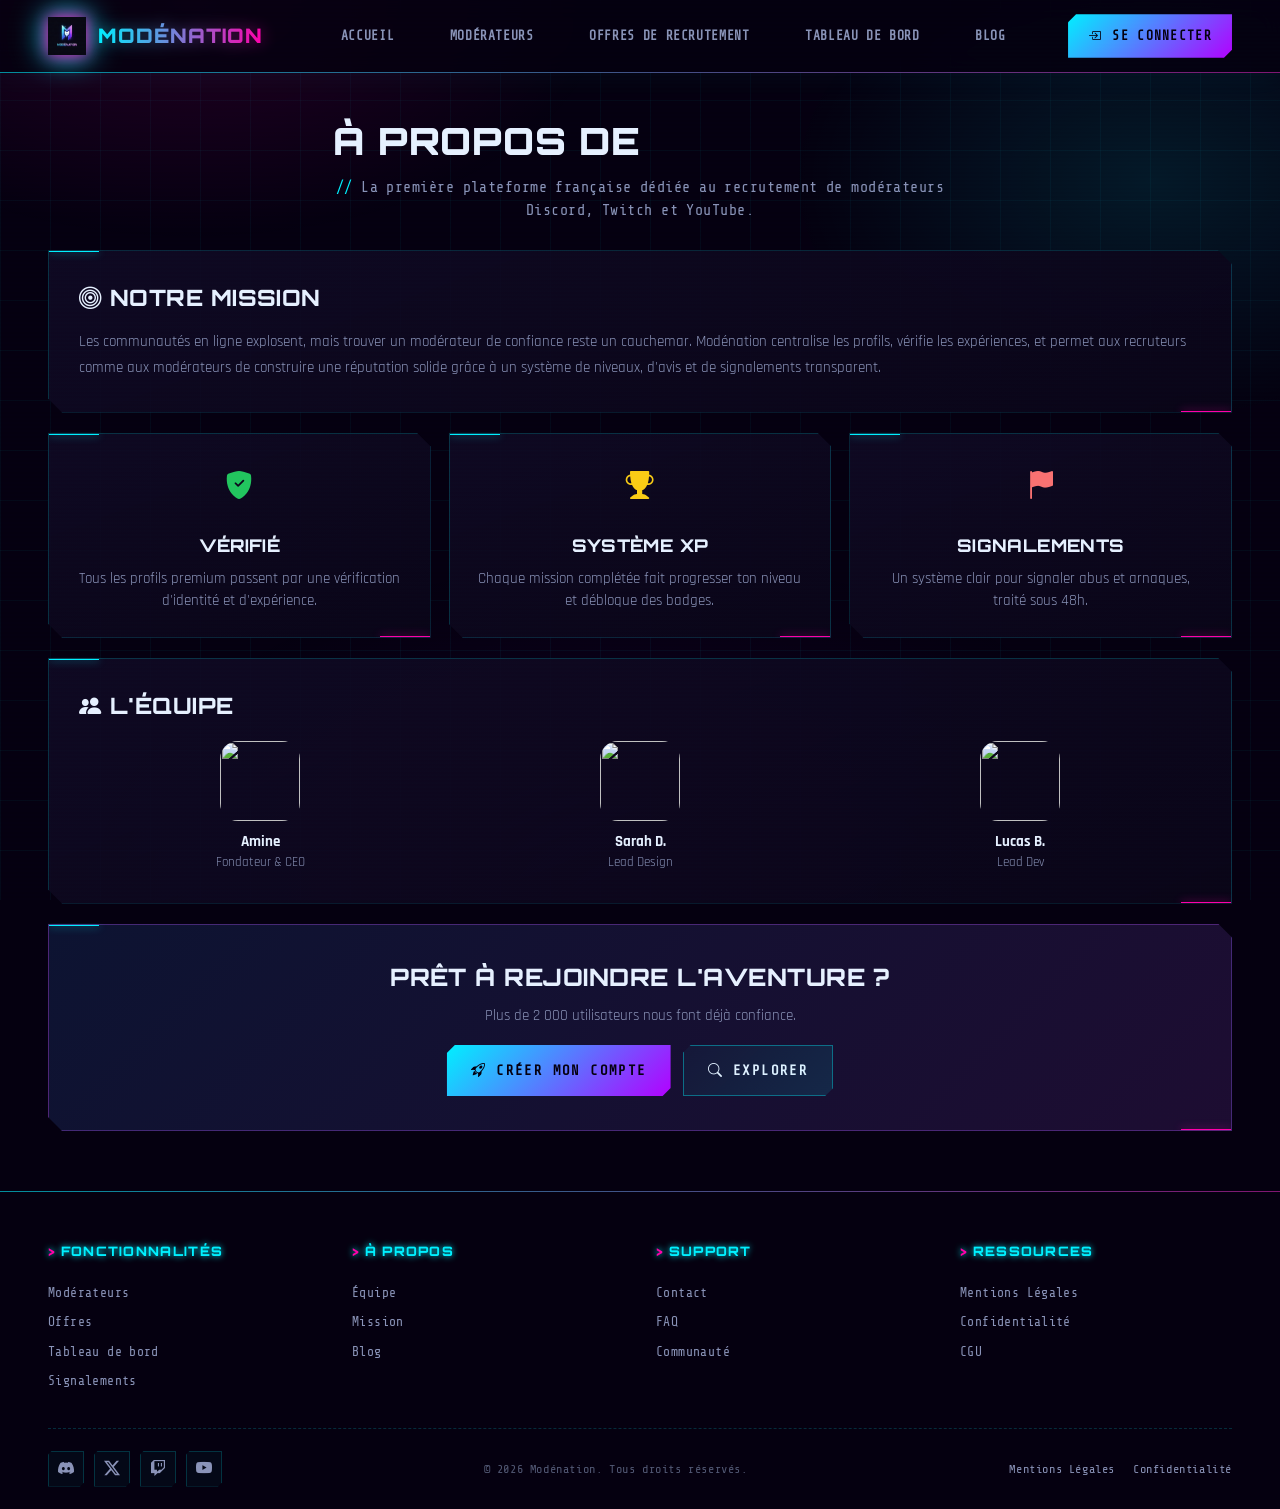
==== commit 99092847: "feat(design): complete cyberpunk 2077 redesign — NIGHT.CITY.exe - Full neon palette (cyan/magenta/pu" ====
--- a/apropos.html
+++ b/apropos.html
@@ -5,7 +5,7 @@
 <meta name="viewport" content="width=device-width, initial-scale=1.0"/>
 <title>À Propos — Modénation</title>
 <link rel="icon" type="image/png" href="assets/images/logo.png">
-<link href="https://fonts.googleapis.com/css2?family=Inter:wght@400;500;600;700;800&display=swap" rel="stylesheet">
+<link href="https://fonts.googleapis.com/css2?family=Orbitron:wght@400;500;600;700;800;900&family=Rajdhani:wght@400;500;600;700&family=Share+Tech+Mono&display=swap" rel="stylesheet">
 <link rel="stylesheet" href="https://cdn.jsdelivr.net/npm/bootstrap-icons@1.11.3/font/bootstrap-icons.css">
 <link rel="stylesheet" href="assets/css/style.css">
 </head>
@@ -109,5 +109,6 @@
 <script src="https://cdn.jsdelivr.net/npm/gsap@3.12.5/dist/ScrollTrigger.min.js"></script>
 <script src="assets/js/main.js"></script>
 <script src="assets/js/animations.js"></script>
+<script src="assets/js/cyberpunk.js"></script>
 </body>
 </html>
--- a/assets/css/style.css
+++ b/assets/css/style.css
@@ -1,105 +1,106 @@
-/* =========================================================
-   MODÉNATION — Design System v2 (refonte fidèle au screen)
-   ========================================================= */
+/* =========================================================================
+   MODÉNATION // CYBERPUNK_2077.exe
+   Old-school neon + scanlines + HUD + glitch aesthetic
+   ========================================================================= */
+
 :root {
-  /* Background palette — very deep navy-black */
-  --bg-0: #060818;
-  --bg-1: #0a0e22;
-  --bg-2: #0f1430;
-  --bg-3: #141a3d;
-
-  /* Card surfaces */
-  --card-bg: #0f1430;
-  --card-bg-2: #131838;
-  --card-border: #1d2350;
-  --card-border-hi: #2a3168;
+  /* Base palette - deep cyberpunk */
+  --bg-0: #050010;
+  --bg-1: #0a0518;
+  --bg-2: #110a25;
+  --bg-3: #1a0d35;
+
+  /* Neon palette - the holy trinity */
+  --neon-cyan: #00f0ff;
+  --neon-magenta: #ff00aa;
+  --neon-pink: #ff006e;
+  --neon-purple: #b300ff;
+  --neon-green: #00ff9d;
+  --neon-yellow: #fcee0a;
+  --neon-orange: #ff6b00;
+  --neon-red: #ff003c;
+
+  /* Glow variants (with alpha for box-shadows) */
+  --glow-cyan: 0 0 10px #00f0ff, 0 0 20px #00f0ff66, 0 0 40px #00f0ff33;
+  --glow-magenta: 0 0 10px #ff00aa, 0 0 20px #ff00aa66, 0 0 40px #ff00aa33;
+  --glow-green: 0 0 10px #00ff9d, 0 0 20px #00ff9d66;
+  --glow-yellow: 0 0 8px #fcee0a, 0 0 16px #fcee0a66;
 
   /* Text */
-  --text: #ffffff;
-  --text-dim: #a7adcc;
-  --text-mute: #6b7196;
-
-  /* Brand */
-  --blue: #2563eb;
-  --blue-2: #3b82f6;
-  --cyan: #22d3ee;
-  --purple: #8b5cf6;
-  --pink: #ec4899;
-  --grad-cyan-blue: linear-gradient(135deg, #22d3ee 0%, #3b82f6 50%, #6366f1 100%);
-  --grad-purple-pink: linear-gradient(135deg, #8b5cf6, #ec4899);
-  --grad-logo: linear-gradient(135deg, #22d3ee 0%, #8b5cf6 50%, #ec4899 100%);
-
-  /* Status colors (from screen) */
-  --green: #22c55e;
-  --green-bg: rgba(34, 197, 94, .18);
-  --green-bd: rgba(34, 197, 94, .35);
-
-  --red: #ef4444;
-  --red-bg: rgba(239, 68, 68, .15);
-  --red-bd: rgba(239, 68, 68, .35);
-
-  --coral: #f87171;
-  --coral-bg: rgba(248, 113, 113, .15);
-  --coral-bd: rgba(248, 113, 113, .35);
-
-  --amber: #fbbf24;
-  --amber-bg: rgba(251, 191, 36, .15);
-  --amber-bd: rgba(251, 191, 36, .35);
-
-  --info: #38bdf8;
-  --info-bg: rgba(56, 189, 248, .15);
-  --info-bd: rgba(56, 189, 248, .35);
-
-  /* Spacing scale */
-  --s-1: 4px; --s-2: 8px; --s-3: 12px; --s-4: 16px;
-  --s-5: 20px; --s-6: 24px; --s-7: 32px; --s-8: 40px; --s-9: 56px;
-
-  --radius-xs: 6px;
-  --radius-sm: 10px;
-  --radius-md: 14px;
-  --radius-lg: 18px;
-  --radius-xl: 22px;
-  --radius-2xl: 28px;
-
-  /* Fluid typography (modern-web-design pattern) */
-  --fs-xs: clamp(0.75rem, 0.7rem + 0.25vw, 0.875rem);
-  --fs-sm: clamp(0.8125rem, 0.78rem + 0.2vw, 0.9375rem);
-  --fs-base: clamp(0.875rem, 0.85rem + 0.2vw, 1rem);
-  --fs-md: clamp(1rem, 0.95rem + 0.3vw, 1.125rem);
-  --fs-lg: clamp(1.25rem, 1.1rem + 0.75vw, 1.5rem);
-  --fs-xl: clamp(1.5rem, 1.3rem + 1vw, 2rem);
-  --fs-2xl: clamp(2rem, 1.6rem + 2vw, 2.75rem);
-  --fs-hero: clamp(2.5rem, 2rem + 3vw, 3.5rem);
-
-  /* Motion tokens */
-  --d-fast: 150ms;
-  --d-normal: 250ms;
-  --d-slow: 400ms;
-  --ease-out: cubic-bezier(0.16, 1, 0.3, 1);
-  --ease-spring: cubic-bezier(0.34, 1.56, 0.64, 1);
-
-  /* Elevation */
-  --elev-1: 0 2px 8px rgba(0,0,0,.2);
-  --elev-2: 0 8px 24px rgba(0,0,0,.3);
-  --elev-3: 0 16px 48px rgba(0,0,0,.4);
-  --glow-purple: 0 0 30px rgba(139,92,246,.25);
-  --glow-cyan: 0 0 30px rgba(34,211,238,.25);
-}
-
-* { box-sizing: border-box; margin: 0; padding: 0; }
+  --text: #e6f0ff;
+  --text-dim: #8a93b8;
+  --text-mute: #525874;
+  --text-cyan: #6ee7f5;
+  --text-magenta: #ff66c4;
+
+  /* Borders & surfaces */
+  --line: rgba(0, 240, 255, 0.18);
+  --line-strong: rgba(0, 240, 255, 0.4);
+  --line-magenta: rgba(255, 0, 170, 0.3);
+
+  /* Gradients */
+  --grad-neon: linear-gradient(90deg, #00f0ff 0%, #ff00aa 100%);
+  --grad-neon-vert: linear-gradient(180deg, #00f0ff 0%, #ff00aa 100%);
+  --grad-card: linear-gradient(160deg, rgba(17, 10, 37, 0.85) 0%, rgba(10, 5, 24, 0.95) 100%);
+  --grad-stripe: repeating-linear-gradient(45deg, transparent 0 10px, rgba(255,0,170,0.04) 10px 12px);
+
+  /* Status (cyber-tinted) */
+  --status-online: #00ff9d;
+  --status-pending: #fcee0a;
+  --status-accepted: #00ff9d;
+  --status-refused: #ff003c;
+  --status-progress: #ff6b00;
+  --status-verified: #00f0ff;
+}
+
+* { margin: 0; padding: 0; box-sizing: border-box; }
 
 html, body {
   background: var(--bg-0);
-  background-image:
-    radial-gradient(900px 500px at 75% -5%, rgba(99, 102, 241, .10), transparent 60%),
-    radial-gradient(700px 400px at -5% 20%, rgba(56, 189, 248, .08), transparent 60%),
-    radial-gradient(800px 500px at 50% 100%, rgba(139, 92, 246, .06), transparent 70%);
   color: var(--text);
-  font-family: 'Inter', 'Segoe UI', system-ui, -apple-system, sans-serif;
-  font-size: 14.5px;
-  line-height: 1.55;
+  font-family: 'Rajdhani', 'Share Tech Mono', sans-serif;
+  font-size: 15px;
+  line-height: 1.5;
   min-height: 100vh;
-  -webkit-font-smoothing: antialiased;
+  position: relative;
+  overflow-x: hidden;
+}
+
+/* ================== CYBERPUNK BACKGROUND ==================
+   Multi-layer: grid + scanlines + ambient glow + vignette
+*/
+body::before {
+  content: '';
+  position: fixed;
+  inset: 0;
+  pointer-events: none;
+  z-index: 0;
+  background:
+    /* Ambient neon glows */
+    radial-gradient(ellipse 700px 400px at 15% 0%, rgba(255, 0, 170, 0.12), transparent 60%),
+    radial-gradient(ellipse 600px 400px at 90% 20%, rgba(0, 240, 255, 0.10), transparent 60%),
+    radial-gradient(ellipse 800px 500px at 50% 100%, rgba(179, 0, 255, 0.08), transparent 70%),
+    /* Grid floor (perspective) */
+    linear-gradient(rgba(0, 240, 255, 0.04) 1px, transparent 1px) 0 0 / 50px 50px,
+    linear-gradient(90deg, rgba(0, 240, 255, 0.04) 1px, transparent 1px) 0 0 / 50px 50px;
+}
+
+/* Scanlines overlay */
+body::after {
+  content: '';
+  position: fixed;
+  inset: 0;
+  pointer-events: none;
+  z-index: 9999;
+  background:
+    repeating-linear-gradient(180deg,
+      rgba(0, 0, 0, 0) 0px,
+      rgba(0, 0, 0, 0) 2px,
+      rgba(0, 240, 255, 0.025) 3px,
+      rgba(0, 0, 0, 0) 4px
+    );
+  mix-blend-mode: overlay;
+  opacity: 0.6;
 }
 
 a { color: inherit; text-decoration: none; }
@@ -107,584 +108,1073 @@
 button { font-family: inherit; cursor: pointer; border: none; background: none; color: inherit; }
 input, select, textarea { font-family: inherit; }
 
-.container { max-width: 1180px; margin: 0 auto; padding: 0 24px; }
-
-/* =========================================================
-   NAVBAR
-   ========================================================= */
+.container { max-width: 1240px; margin: 0 auto; padding: 0 28px; position: relative; z-index: 1; }
+
+/* ================== TYPOGRAPHY ================== */
+h1, h2, h3, h4 {
+  font-family: 'Orbitron', 'Rajdhani', sans-serif;
+  font-weight: 800;
+  letter-spacing: 0.02em;
+  text-transform: uppercase;
+}
+
+.mono { font-family: 'Share Tech Mono', 'Courier New', monospace; }
+
+/* ================== NAVBAR ================== */
 .navbar {
-  position: sticky; top: 0; z-index: 50;
-  background: rgba(6, 8, 24, .72);
-  backdrop-filter: blur(14px);
-  -webkit-backdrop-filter: blur(14px);
-  border-bottom: 1px solid rgba(255,255,255,.04);
+  position: sticky;
+  top: 0;
+  z-index: 50;
+  background: rgba(5, 0, 16, 0.85);
+  backdrop-filter: blur(12px);
+  -webkit-backdrop-filter: blur(12px);
+  border-bottom: 1px solid var(--line);
+  box-shadow: 0 0 30px rgba(0, 240, 255, 0.05);
+}
+.navbar::before {
+  content: '';
+  position: absolute;
+  left: 0; right: 0; bottom: -1px;
+  height: 1px;
+  background: var(--grad-neon);
+  opacity: 0.5;
 }
 .nav-inner {
-  display: flex; align-items: center; justify-content: space-between;
-  height: 70px;
+  display: flex;
+  align-items: center;
+  justify-content: space-between;
+  height: 72px;
 }
 .brand {
-  display: flex; align-items: center; gap: 10px;
-  font-weight: 700; font-size: 19px;
-  letter-spacing: -0.3px;
+  display: flex;
+  align-items: center;
+  gap: 12px;
+  font-family: 'Orbitron', sans-serif;
+  font-size: 20px;
+  font-weight: 900;
+  letter-spacing: 0.05em;
+  text-transform: uppercase;
 }
 .brand img {
-  width: 36px; height: 36px;
-  filter: drop-shadow(0 0 14px rgba(139, 92, 246, .4));
+  width: 38px;
+  height: 38px;
+  filter: drop-shadow(0 0 8px var(--neon-magenta)) drop-shadow(0 0 14px var(--neon-cyan));
 }
 .brand span {
-  background: var(--grad-logo);
+  background: var(--grad-neon);
   -webkit-background-clip: text;
   background-clip: text;
   color: transparent;
-}
-
-.nav-links { display: flex; align-items: center; gap: 32px; }
-.nav-links a {
-  color: var(--text-dim);
-  font-size: 14px; font-weight: 500;
   position: relative;
-  padding: 6px 2px;
-  transition: color .2s;
-}
-.nav-links a:hover { color: var(--text); }
-.nav-links a.active { color: var(--text); }
-.nav-links a.active::after {
-  content: '';
-  position: absolute; left: 0; right: 0; bottom: -10px;
-  height: 2px; border-radius: 2px;
-  background: var(--grad-logo);
-}
-
-/* =========================================================
-   BUTTONS
-   ========================================================= */
-.btn {
-  display: inline-flex; align-items: center; justify-content: center; gap: 8px;
-  padding: 11px 18px; border-radius: var(--radius-sm);
-  font-size: 14px; font-weight: 600;
-  white-space: nowrap;
-  transition: transform .15s, box-shadow .2s, background .2s, border-color .2s;
-}
-.btn:hover { transform: translateY(-1px); }
-
-/* Primary cyan-blue button (Chercher un Modérateur, Se Connecter) */
-.btn-primary {
-  background: linear-gradient(135deg, #3b82f6, #6366f1);
-  color: #fff;
-  box-shadow: 0 6px 18px rgba(99,102,241,.35);
-}
-.btn-primary:hover { box-shadow: 0 10px 24px rgba(99,102,241,.45); }
-
-/* "Chercher un Modérateur" big cyan blue button */
-.btn-cyan {
-  background: linear-gradient(135deg, #06b6d4 0%, #3b82f6 100%);
-  color: #fff;
-  box-shadow: 0 6px 18px rgba(6,182,212,.30);
-}
-.btn-cyan:hover { box-shadow: 0 10px 24px rgba(59,130,246,.40); }
-
-/* "Devenir Modérateur" — dark navy with purple star */
-.btn-dark {
-  background: var(--card-bg);
-  color: var(--text);
-  border: 1px solid var(--card-border);
-}
-.btn-dark:hover { background: var(--card-bg-2); border-color: var(--card-border-hi); }
-.btn-dark .star-grad {
-  background: var(--grad-purple-pink);
+}
+.brand span::after {
+  content: 'MODÉNATION';
+  position: absolute;
+  inset: 0;
+  background: var(--grad-neon);
   -webkit-background-clip: text;
   background-clip: text;
   color: transparent;
-  font-size: 16px;
-}
+  filter: blur(8px);
+  opacity: 0.5;
+}
+
+.nav-links { display: flex; align-items: center; gap: 32px; }
+.nav-links a {
+  color: var(--text-dim);
+  font-family: 'Share Tech Mono', monospace;
+  font-size: 13px;
+  font-weight: 600;
+  letter-spacing: 0.05em;
+  text-transform: uppercase;
+  position: relative;
+  padding: 8px 4px;
+  transition: color 0.2s, text-shadow 0.2s;
+}
+.nav-links a::before {
+  content: '> ';
+  opacity: 0;
+  color: var(--neon-cyan);
+  transition: opacity 0.2s;
+}
+.nav-links a:hover {
+  color: var(--neon-cyan);
+  text-shadow: 0 0 8px var(--neon-cyan);
+}
+.nav-links a:hover::before { opacity: 1; }
+.nav-links a.active {
+  color: var(--neon-cyan);
+  text-shadow: 0 0 8px var(--neon-cyan);
+}
+.nav-links a.active::after {
+  content: '';
+  position: absolute;
+  left: 0;
+  right: 0;
+  bottom: -2px;
+  height: 2px;
+  background: var(--neon-cyan);
+  box-shadow: 0 0 8px var(--neon-cyan);
+}
+
+/* ================== BUTTONS ================== */
+.btn {
+  display: inline-flex;
+  align-items: center;
+  justify-content: center;
+  gap: 10px;
+  padding: 12px 20px;
+  font-family: 'Share Tech Mono', monospace;
+  font-size: 13px;
+  font-weight: 700;
+  letter-spacing: 0.1em;
+  text-transform: uppercase;
+  position: relative;
+  background: transparent;
+  border: 1px solid var(--neon-cyan);
+  color: var(--neon-cyan);
+  clip-path: polygon(8px 0, 100% 0, 100% calc(100% - 8px), calc(100% - 8px) 100%, 0 100%, 0 8px);
+  transition: all 0.2s;
+  white-space: nowrap;
+}
+.btn::before {
+  content: '';
+  position: absolute;
+  inset: 0;
+  background: linear-gradient(135deg, transparent 0%, rgba(0, 240, 255, 0.08) 100%);
+  pointer-events: none;
+}
+.btn:hover {
+  background: rgba(0, 240, 255, 0.1);
+  box-shadow: 0 0 20px rgba(0, 240, 255, 0.4), inset 0 0 12px rgba(0, 240, 255, 0.2);
+  text-shadow: 0 0 6px var(--neon-cyan);
+}
+
+.btn-primary {
+  background: linear-gradient(135deg, #00f0ff 0%, #b300ff 100%);
+  color: #050010;
+  border: none;
+  font-weight: 900;
+  box-shadow: 0 0 15px rgba(0, 240, 255, 0.4), 0 0 30px rgba(179, 0, 255, 0.3);
+}
+.btn-primary:hover {
+  box-shadow: 0 0 25px rgba(0, 240, 255, 0.6), 0 0 50px rgba(179, 0, 255, 0.5);
+  transform: translateY(-2px);
+}
+.btn-primary::before { display: none; }
+
+.btn-cyan {
+  background: linear-gradient(135deg, #00f0ff 0%, #00b8ff 100%);
+  color: #050010;
+  border: none;
+  font-weight: 900;
+  box-shadow: 0 0 20px rgba(0, 240, 255, 0.5);
+}
+.btn-cyan:hover {
+  box-shadow: 0 0 30px rgba(0, 240, 255, 0.8);
+  transform: translateY(-2px);
+}
+
+.btn-dark {
+  background: rgba(255, 0, 170, 0.08);
+  border: 1px solid var(--neon-magenta);
+  color: var(--neon-magenta);
+  box-shadow: inset 0 0 10px rgba(255, 0, 170, 0.1);
+}
+.btn-dark:hover {
+  background: rgba(255, 0, 170, 0.15);
+  box-shadow: 0 0 20px rgba(255, 0, 170, 0.5), inset 0 0 12px rgba(255, 0, 170, 0.2);
+  text-shadow: 0 0 6px var(--neon-magenta);
+}
+.btn-dark .star-grad { color: var(--neon-magenta); }
 
 .btn-secondary {
-  background: rgba(255,255,255,.04);
+  background: rgba(0, 240, 255, 0.03);
+  border-color: var(--line-strong);
   color: var(--text);
-  border: 1px solid var(--card-border);
-}
-.btn-secondary:hover { background: rgba(255,255,255,.07); border-color: var(--card-border-hi); }
-
-.btn-ghost { background: transparent; color: var(--text-dim); }
-.btn-ghost:hover { color: var(--text); }
-
-.btn-lg { padding: 14px 22px; font-size: 14.5px; }
+}
+.btn-secondary:hover {
+  background: rgba(0, 240, 255, 0.08);
+  border-color: var(--neon-cyan);
+  color: var(--neon-cyan);
+}
+
+.btn-danger {
+  background: rgba(255, 0, 60, 0.08);
+  border-color: var(--neon-red);
+  color: var(--neon-red);
+}
+.btn-danger:hover {
+  background: rgba(255, 0, 60, 0.15);
+  box-shadow: 0 0 16px rgba(255, 0, 60, 0.5);
+}
+
+.btn-lg { padding: 14px 24px; font-size: 14px; }
 .btn-block { width: 100%; }
-
-.btn-danger {
-  background: var(--red-bg);
-  color: var(--red);
-  border: 1px solid var(--red-bd);
-}
-
-/* =========================================================
-   HERO
-   ========================================================= */
+.btn-ghost { background: transparent; border: none; color: var(--text-dim); }
+
+/* ================== HERO ================== */
 .hero {
   position: relative;
-  padding: 50px 0 30px;
+  padding: 50px 0 32px;
 }
 .hero-grid {
   display: grid;
-  grid-template-columns: 1.05fr 1fr;
-  gap: 30px;
-  align-items: center;
-}
+  grid-template-columns: 1.1fr 1fr;
+  gap: 32px;
+  align-items: center;
+}
+
+/* Hero text */
+.hero-tag {
+  display: inline-flex;
+  align-items: center;
+  gap: 8px;
+  font-family: 'Share Tech Mono', monospace;
+  font-size: 12px;
+  color: var(--neon-cyan);
+  text-shadow: 0 0 6px var(--neon-cyan);
+  letter-spacing: 0.2em;
+  padding: 6px 14px;
+  border: 1px solid var(--neon-cyan);
+  background: rgba(0, 240, 255, 0.05);
+  clip-path: polygon(6px 0, 100% 0, 100% calc(100% - 6px), calc(100% - 6px) 100%, 0 100%, 0 6px);
+  margin-bottom: 22px;
+  text-transform: uppercase;
+}
+.hero-tag::before { content: '▸'; color: var(--neon-magenta); }
+
 .hero-text h1 {
-  font-size: var(--fs-hero);
-  font-weight: 800;
-  line-height: 1.08;
-  letter-spacing: -0.8px;
+  font-family: 'Orbitron', sans-serif;
+  font-size: clamp(2rem, 1.6rem + 2vw, 3rem);
+  line-height: 1.05;
+  font-weight: 900;
+  letter-spacing: -0.01em;
+  text-transform: uppercase;
   color: var(--text);
 }
-/* Animation helper: each line of h1 is wrapped in this span for slide-in */
-.anim-line {
-  display: block;
-  overflow: hidden;
-}
-.anim-line-inner {
-  display: inline-block;
-  will-change: transform, opacity;
-}
 .hero-text h1 .ideal {
-  background: linear-gradient(90deg, #67e8f9 0%, #a78bfa 100%);
+  background: var(--grad-neon);
   -webkit-background-clip: text;
   background-clip: text;
   color: transparent;
-}
-.hero-ctas { display: flex; gap: 12px; margin-top: 26px; flex-wrap: wrap; }
+  position: relative;
+  display: inline-block;
+  text-shadow: 0 0 30px rgba(255, 0, 170, 0.4);
+}
+.hero-text h1 .ideal::after {
+  content: attr(data-text);
+  position: absolute;
+  inset: 0;
+  background: var(--grad-neon);
+  -webkit-background-clip: text;
+  background-clip: text;
+  color: transparent;
+  filter: blur(12px);
+  opacity: 0.6;
+  z-index: -1;
+}
+
+.hero-text .subtitle {
+  font-family: 'Share Tech Mono', monospace;
+  color: var(--text-dim);
+  font-size: 14px;
+  margin-top: 14px;
+  line-height: 1.6;
+  letter-spacing: 0.02em;
+}
+.hero-text .subtitle::before { content: '// '; color: var(--neon-cyan); }
+
+.hero-ctas { display: flex; gap: 14px; margin-top: 26px; flex-wrap: wrap; }
 
 .hero-stats {
-  display: flex; gap: 28px;
-  margin-top: 24px;
+  display: flex;
+  gap: 32px;
+  margin-top: 26px;
+  padding-top: 22px;
+  border-top: 1px dashed var(--line);
 }
 .hero-stat {
-  display: flex; align-items: center; gap: 10px;
-  color: var(--text-dim);
-  font-size: 14px;
+  display: flex;
+  align-items: center;
+  gap: 10px;
+  font-family: 'Share Tech Mono', monospace;
+  font-size: 13px;
+  color: var(--text-dim);
+  text-transform: uppercase;
+  letter-spacing: 0.05em;
 }
 .hero-stat .ic {
-  width: 18px; height: 18px;
+  color: var(--neon-cyan);
+  text-shadow: 0 0 6px var(--neon-cyan);
+  font-size: 18px;
+}
+.hero-stat b {
   color: var(--text);
-}
-.hero-stat b { color: var(--text); font-weight: 700; margin-right: 4px; }
+  font-weight: 700;
+  font-size: 16px;
+  text-shadow: 0 0 6px rgba(0, 240, 255, 0.4);
+}
 
 /* Hero visual block */
 .hero-visual {
   position: relative;
-  height: 380px;
-  border-radius: var(--radius-xl);
+  height: 420px;
   overflow: hidden;
   background:
-    linear-gradient(180deg, rgba(6,8,24,.35) 0%, rgba(6,8,24,.65) 100%),
-    url('https://images.unsplash.com/photo-1542751371-adc38448a05e?w=900&q=80') center/cover no-repeat;
-  border: 1px solid var(--card-border);
-}
-
-/* Floating cards over hero */
+    linear-gradient(125deg, rgba(255, 0, 170, 0.15) 0%, rgba(5, 0, 16, 0.5) 50%, rgba(0, 240, 255, 0.15) 100%),
+    url('https://images.unsplash.com/photo-1535223289827-42f1e9919769?w=1000&q=80') center/cover no-repeat;
+  border: 1px solid var(--neon-cyan);
+  clip-path: polygon(0 0, calc(100% - 24px) 0, 100% 24px, 100% 100%, 24px 100%, 0 calc(100% - 24px));
+  box-shadow: 0 0 40px rgba(0, 240, 255, 0.15), inset 0 0 60px rgba(255, 0, 170, 0.1);
+}
+.hero-visual::before {
+  content: '';
+  position: absolute;
+  inset: 0;
+  background:
+    repeating-linear-gradient(180deg, transparent 0 3px, rgba(0,240,255,0.05) 3px 4px);
+  pointer-events: none;
+}
+.hero-visual::after {
+  content: 'REC ●';
+  position: absolute;
+  top: 16px;
+  left: 16px;
+  font-family: 'Share Tech Mono', monospace;
+  font-size: 11px;
+  color: var(--neon-red);
+  text-shadow: 0 0 6px var(--neon-red);
+  letter-spacing: 0.15em;
+  animation: blink 1.4s infinite;
+}
+
+/* Floating HUD cards */
 .float-card {
   position: absolute;
-  background: rgba(15, 20, 48, .82);
-  backdrop-filter: blur(12px);
-  -webkit-backdrop-filter: blur(12px);
-  border: 1px solid rgba(255,255,255,.08);
-  border-radius: var(--radius-md);
+  background: rgba(5, 0, 16, 0.88);
+  backdrop-filter: blur(8px);
+  border: 1px solid var(--neon-cyan);
   padding: 12px 14px;
   min-width: 200px;
+  clip-path: polygon(6px 0, 100% 0, 100% calc(100% - 6px), calc(100% - 6px) 100%, 0 100%, 0 6px);
+  box-shadow: 0 0 20px rgba(0, 240, 255, 0.25);
+}
+.float-card.bl {
+  border-color: var(--neon-magenta);
+  box-shadow: 0 0 20px rgba(255, 0, 170, 0.3);
 }
 .float-card .label {
-  display: flex; align-items: center; gap: 6px;
-  font-size: 11.5px;
-  color: var(--text-dim);
-  margin-bottom: 8px;
-  font-weight: 600;
-}
-.float-card .label .ic { font-size: 13px; }
+  display: flex;
+  align-items: center;
+  gap: 6px;
+  font-family: 'Share Tech Mono', monospace;
+  font-size: 11px;
+  color: var(--neon-cyan);
+  text-shadow: 0 0 4px var(--neon-cyan);
+  text-transform: uppercase;
+  letter-spacing: 0.1em;
+  margin-bottom: 10px;
+}
+.float-card.bl .label {
+  color: var(--neon-magenta);
+  text-shadow: 0 0 4px var(--neon-magenta);
+}
 .float-card .row { display: flex; align-items: center; gap: 10px; }
 .float-card .av {
-  width: 38px; height: 38px;
-  border-radius: 10px;
-  display: grid; place-items: center;
-  background: var(--grad-logo);
-  font-weight: 800; color: #fff;
-}
-.float-card .nm { font-weight: 700; font-size: 14px; }
-.float-card .meta { font-size: 11.5px; color: var(--text-dim); }
-.float-card.tl { top: 16px; right: 16px; }
-.float-card.bl { bottom: 16px; right: 16px; }
-.float-card .stars-mini { color: var(--amber); font-size: 11px; letter-spacing: 1px; }
+  width: 40px;
+  height: 40px;
+  display: grid;
+  place-items: center;
+  background: var(--grad-neon);
+  font-family: 'Orbitron', sans-serif;
+  font-weight: 900;
+  color: #050010;
+  clip-path: polygon(4px 0, 100% 0, 100% calc(100% - 4px), calc(100% - 4px) 100%, 0 100%, 0 4px);
+}
+.float-card .nm {
+  font-family: 'Orbitron', sans-serif;
+  font-weight: 700;
+  font-size: 14px;
+  letter-spacing: 0.02em;
+  text-transform: uppercase;
+  color: var(--text);
+}
+.float-card .stars-mini {
+  color: var(--neon-yellow);
+  text-shadow: 0 0 4px var(--neon-yellow);
+  font-size: 11px;
+  letter-spacing: 2px;
+}
 .float-card .level-pill {
-  display: inline-flex; align-items: center; gap: 4px;
-  font-size: 11px; color: var(--green);
-}
-
-/* =========================================================
-   GENERIC CARD
-   ========================================================= */
+  display: inline-flex;
+  align-items: center;
+  gap: 4px;
+  font-family: 'Share Tech Mono', monospace;
+  font-size: 11px;
+  color: var(--neon-green);
+  text-shadow: 0 0 4px var(--neon-green);
+  letter-spacing: 0.1em;
+}
+.float-card .meta {
+  font-family: 'Share Tech Mono', monospace;
+  font-size: 11px;
+  color: var(--text-dim);
+  letter-spacing: 0.05em;
+}
+.float-card.tl { top: 18px; right: 18px; }
+.float-card.bl { bottom: 18px; right: 18px; }
+
+/* Corner brackets */
+.hero-visual .corner {
+  position: absolute;
+  width: 24px;
+  height: 24px;
+  border: 2px solid var(--neon-cyan);
+  pointer-events: none;
+}
+.hero-visual .corner.tl { top: 14px; left: 14px; border-right: none; border-bottom: none; }
+.hero-visual .corner.tr { top: 14px; right: 14px; border-left: none; border-bottom: none; }
+.hero-visual .corner.bl { bottom: 14px; left: 14px; border-right: none; border-top: none; }
+.hero-visual .corner.br { bottom: 14px; right: 14px; border-left: none; border-top: none; }
+
+/* ================== CARD (cyberpunk panel) ================== */
 .card {
-  background: var(--card-bg);
-  border: 1px solid var(--card-border);
-  border-radius: var(--radius-lg);
-  padding: 20px;
-}
+  background: var(--grad-card);
+  border: 1px solid var(--line);
+  padding: 22px;
+  position: relative;
+  clip-path: polygon(0 0, calc(100% - 14px) 0, 100% 14px, 100% 100%, 14px 100%, 0 calc(100% - 14px));
+}
+.card::before {
+  content: '';
+  position: absolute;
+  top: 0;
+  left: 0;
+  width: 50px;
+  height: 1px;
+  background: var(--neon-cyan);
+  box-shadow: 0 0 8px var(--neon-cyan);
+}
+.card::after {
+  content: '';
+  position: absolute;
+  bottom: 0;
+  right: 0;
+  width: 50px;
+  height: 1px;
+  background: var(--neon-magenta);
+  box-shadow: 0 0 8px var(--neon-magenta);
+}
+
 .card-head {
-  display: flex; align-items: center; justify-content: space-between;
-  margin-bottom: 16px;
+  display: flex;
+  align-items: center;
+  justify-content: space-between;
+  margin-bottom: 18px;
+  padding-bottom: 12px;
+  border-bottom: 1px dashed var(--line);
 }
 .card-head h3 {
-  display: flex; align-items: center; gap: 8px;
-  font-size: 15px;
-  font-weight: 700;
+  display: flex;
+  align-items: center;
+  gap: 10px;
+  font-family: 'Orbitron', sans-serif;
+  font-size: 14px;
+  font-weight: 800;
+  letter-spacing: 0.08em;
+  text-transform: uppercase;
   color: var(--text);
 }
 .card-head h3 .ic {
-  color: var(--amber);
-  font-size: 16px;
-}
-.card-head h3 .ic.purple { color: #a78bfa; }
+  color: var(--neon-yellow);
+  text-shadow: 0 0 6px var(--neon-yellow);
+}
+.card-head h3 .ic.purple {
+  color: var(--neon-magenta);
+  text-shadow: 0 0 6px var(--neon-magenta);
+}
+.card-head h3::before {
+  content: '//';
+  color: var(--neon-cyan);
+  font-family: 'Share Tech Mono', monospace;
+}
 .card-head .link {
-  color: #a78bfa;
-  font-size: 13px;
-  font-weight: 600;
-  display: inline-flex; align-items: center; gap: 4px;
-}
-.card-head .link:hover { color: #fff; }
-
-/* Two-column grid */
-.two-col {
-  display: grid;
-  grid-template-columns: 1fr 1fr;
-  gap: 18px;
-}
-
-/* =========================================================
-   MODERATOR ROW (Modérateurs Populaires)
-   ========================================================= */
+  font-family: 'Share Tech Mono', monospace;
+  font-size: 12px;
+  color: var(--neon-cyan);
+  text-shadow: 0 0 4px var(--neon-cyan);
+  letter-spacing: 0.1em;
+  text-transform: uppercase;
+  display: inline-flex;
+  align-items: center;
+  gap: 4px;
+  transition: color 0.2s;
+}
+.card-head .link:hover {
+  color: var(--neon-magenta);
+  text-shadow: 0 0 6px var(--neon-magenta);
+}
+
+.two-col { display: grid; grid-template-columns: 1fr 1fr; gap: 20px; }
+
+/* ================== MODERATOR ROW ================== */
 .mod-row {
   display: grid;
-  grid-template-columns: 56px 1fr auto;
-  gap: 12px;
-  align-items: center;
-  padding: 12px;
-  background: rgba(255,255,255,.025);
-  border: 1px solid rgba(255,255,255,.04);
-  border-radius: var(--radius-md);
+  grid-template-columns: 60px 1fr auto;
+  gap: 14px;
+  align-items: center;
+  padding: 14px;
+  background: rgba(0, 240, 255, 0.025);
+  border: 1px solid var(--line);
   margin-bottom: 10px;
-  transition: border-color .2s, background .2s;
+  transition: all 0.25s;
+  position: relative;
+  clip-path: polygon(8px 0, 100% 0, 100% calc(100% - 8px), calc(100% - 8px) 100%, 0 100%, 0 8px);
 }
 .mod-row:hover {
-  border-color: var(--card-border-hi);
-  background: rgba(255,255,255,.04);
+  background: rgba(0, 240, 255, 0.06);
+  border-color: var(--neon-cyan);
+  box-shadow: 0 0 20px rgba(0, 240, 255, 0.2);
 }
 .mod-row:last-child { margin-bottom: 0; }
 .mod-avatar {
-  width: 56px; height: 56px;
-  border-radius: 12px;
+  width: 60px;
+  height: 60px;
   object-fit: cover;
-  background: var(--card-bg-2);
+  background: var(--bg-2);
+  border: 1px solid var(--neon-magenta);
+  box-shadow: 0 0 12px rgba(255, 0, 170, 0.3);
 }
 .mod-info { min-width: 0; }
 .mod-name {
-  display: flex; align-items: center; gap: 6px;
-  font-weight: 700; font-size: 14.5px;
-}
-.mod-name .verified { color: var(--info); font-size: 13px; }
-.mod-tags { font-size: 12.5px; color: var(--text-dim); margin-top: 2px; }
+  display: flex;
+  align-items: center;
+  gap: 6px;
+  font-family: 'Orbitron', sans-serif;
+  font-weight: 700;
+  font-size: 14px;
+  letter-spacing: 0.03em;
+  text-transform: uppercase;
+}
+.mod-name .verified {
+  color: var(--neon-cyan);
+  text-shadow: 0 0 4px var(--neon-cyan);
+  font-size: 13px;
+}
+.mod-tags {
+  font-family: 'Share Tech Mono', monospace;
+  font-size: 12px;
+  color: var(--text-dim);
+  margin-top: 2px;
+  letter-spacing: 0.03em;
+}
 .mod-spec {
-  display: flex; align-items: center; gap: 6px;
+  display: flex;
+  align-items: center;
+  gap: 6px;
   margin-top: 8px;
-  font-size: 12.5px;
-  color: var(--text-dim);
+  font-family: 'Share Tech Mono', monospace;
+  font-size: 12px;
+  color: var(--text-cyan);
+  letter-spacing: 0.03em;
 }
 .mod-spec .dot {
-  width: 16px; height: 16px; border-radius: 4px;
-  background: var(--grad-purple-pink);
-  display: inline-grid; place-items: center;
-  font-size: 9px; color: #fff;
+  width: 18px;
+  height: 18px;
+  background: var(--neon-magenta);
+  display: inline-grid;
+  place-items: center;
+  font-size: 10px;
+  color: #050010;
+  clip-path: polygon(3px 0, 100% 0, 100% calc(100% - 3px), calc(100% - 3px) 100%, 0 100%, 0 3px);
 }
 .mod-meta {
-  display: flex; flex-direction: column; align-items: flex-end; gap: 7px;
+  display: flex;
+  flex-direction: column;
+  align-items: flex-end;
+  gap: 7px;
 }
 .mod-meta .stars {
-  color: var(--amber);
+  color: var(--neon-yellow);
+  text-shadow: 0 0 4px var(--neon-yellow);
   font-size: 12px;
-  letter-spacing: 1.5px;
+  letter-spacing: 2px;
 }
 .mod-meta .heart {
-  display: inline-flex; align-items: center; gap: 4px;
+  display: inline-flex;
+  align-items: center;
+  gap: 4px;
+  font-family: 'Share Tech Mono', monospace;
   font-size: 12px;
   font-weight: 700;
-  color: var(--pink);
-}
-
-/* =========================================================
-   BADGE PILLS
-   ========================================================= */
+  color: var(--neon-pink);
+  text-shadow: 0 0 4px var(--neon-pink);
+}
+
+/* ================== BADGE (terminal label) ================== */
 .badge {
-  display: inline-flex; align-items: center; gap: 5px;
+  display: inline-flex;
+  align-items: center;
+  gap: 5px;
   padding: 4px 10px;
-  border-radius: 999px;
-  font-size: 11.5px;
-  font-weight: 600;
+  font-family: 'Share Tech Mono', monospace;
+  font-size: 11px;
+  font-weight: 700;
+  letter-spacing: 0.1em;
+  text-transform: uppercase;
   white-space: nowrap;
-  border: 1px solid transparent;
-}
-.badge i { font-size: 11px; }
-.badge-online   { background: var(--green-bg); color: var(--green); border-color: var(--green-bd); }
-.badge-verified { background: rgba(56,189,248,.15); color: var(--info); border-color: rgba(56,189,248,.35); }
-.badge-level    { background: var(--green-bg); color: var(--green); border-color: var(--green-bd); }
-.badge-pending  { background: var(--coral-bg); color: var(--coral); border-color: var(--coral-bd); }
-.badge-accepted { background: var(--green-bg); color: var(--green); border-color: var(--green-bd); }
-.badge-refused  { background: var(--red-bg); color: var(--red); border-color: var(--red-bd); }
-.badge-progress { background: var(--coral-bg); color: var(--coral); border-color: var(--coral-bd); }
-.badge-info     { background: var(--info-bg); color: var(--info); border-color: var(--info-bd); }
-.badge .ondot { width: 6px; height: 6px; border-radius: 50%; background: currentColor; }
-
-/* =========================================================
-   OFFER ROW (Offres de Recrutement)
-   ========================================================= */
+  border: 1px solid currentColor;
+  background: rgba(0, 0, 0, 0.3);
+  clip-path: polygon(4px 0, 100% 0, 100% calc(100% - 4px), calc(100% - 4px) 100%, 0 100%, 0 4px);
+}
+.badge::before { content: '['; opacity: 0.6; }
+.badge::after { content: ']'; opacity: 0.6; }
+.badge i { font-size: 10px; }
+
+.badge-online {
+  color: var(--status-online);
+  text-shadow: 0 0 4px var(--status-online);
+  box-shadow: inset 0 0 8px rgba(0, 255, 157, 0.15);
+}
+.badge-verified {
+  color: var(--status-verified);
+  text-shadow: 0 0 4px var(--status-verified);
+  box-shadow: inset 0 0 8px rgba(0, 240, 255, 0.15);
+}
+.badge-level {
+  color: var(--status-online);
+  text-shadow: 0 0 4px var(--status-online);
+  box-shadow: inset 0 0 8px rgba(0, 255, 157, 0.15);
+}
+.badge-pending {
+  color: var(--status-pending);
+  text-shadow: 0 0 4px var(--status-pending);
+  box-shadow: inset 0 0 8px rgba(252, 238, 10, 0.15);
+}
+.badge-accepted {
+  color: var(--status-accepted);
+  text-shadow: 0 0 4px var(--status-accepted);
+  box-shadow: inset 0 0 8px rgba(0, 255, 157, 0.15);
+}
+.badge-refused {
+  color: var(--status-refused);
+  text-shadow: 0 0 4px var(--status-refused);
+  box-shadow: inset 0 0 8px rgba(255, 0, 60, 0.15);
+}
+.badge-progress {
+  color: var(--status-progress);
+  text-shadow: 0 0 4px var(--status-progress);
+  box-shadow: inset 0 0 8px rgba(255, 107, 0, 0.15);
+}
+.badge-info {
+  color: var(--neon-cyan);
+  text-shadow: 0 0 4px var(--neon-cyan);
+}
+.badge .ondot {
+  width: 6px;
+  height: 6px;
+  background: currentColor;
+  box-shadow: 0 0 4px currentColor;
+  animation: blink 1.6s infinite;
+}
+
+/* ================== OFFER ROW ================== */
 .offer-row {
   display: grid;
-  grid-template-columns: 44px 1fr auto;
-  gap: 12px;
+  grid-template-columns: 48px 1fr auto;
+  gap: 14px;
   align-items: center;
   padding: 12px;
-  background: rgba(255,255,255,.025);
-  border: 1px solid rgba(255,255,255,.04);
-  border-radius: var(--radius-md);
+  background: rgba(255, 0, 170, 0.02);
+  border: 1px solid var(--line-magenta);
   margin-bottom: 10px;
-  transition: border-color .2s, background .2s;
-}
-.offer-row:hover { border-color: var(--card-border-hi); background: rgba(255,255,255,.04); }
+  transition: all 0.25s;
+  clip-path: polygon(6px 0, 100% 0, 100% calc(100% - 6px), calc(100% - 6px) 100%, 0 100%, 0 6px);
+}
+.offer-row:hover {
+  border-color: var(--neon-magenta);
+  background: rgba(255, 0, 170, 0.06);
+  box-shadow: 0 0 16px rgba(255, 0, 170, 0.2);
+}
 .offer-row:last-child { margin-bottom: 0; }
 .offer-icon {
-  width: 44px; height: 44px;
-  border-radius: 10px;
-  display: grid; place-items: center;
-  font-size: 20px;
-  color: #fff;
-}
-.offer-icon.discord { background: linear-gradient(135deg, #5865F2, #4752c4); }
-.offer-icon.twitch  { background: linear-gradient(135deg, #9146FF, #6441a5); }
-.offer-icon.youtube { background: linear-gradient(135deg, #ef4444, #f97316); }
-.offer-icon.gaming  { background: linear-gradient(135deg, #f97316, #facc15); }
-.offer-info .title { font-weight: 700; font-size: 14px; }
-.offer-info .sub { font-size: 12.5px; color: var(--text-dim); margin-top: 2px; }
-
-/* =========================================================
-   DASHBOARD
-   ========================================================= */
+  width: 48px;
+  height: 48px;
+  display: grid;
+  place-items: center;
+  font-size: 22px;
+  color: #050010;
+  clip-path: polygon(4px 0, 100% 0, 100% calc(100% - 4px), calc(100% - 4px) 100%, 0 100%, 0 4px);
+}
+.offer-icon.discord { background: #5865F2; box-shadow: 0 0 12px rgba(88, 101, 242, 0.5); }
+.offer-icon.twitch { background: #9146FF; box-shadow: 0 0 12px rgba(145, 70, 255, 0.5); color: #fff; }
+.offer-icon.youtube { background: #FF003C; box-shadow: 0 0 12px rgba(255, 0, 60, 0.5); color: #fff; }
+.offer-icon.gaming { background: linear-gradient(135deg, var(--neon-orange), var(--neon-yellow)); box-shadow: 0 0 12px rgba(255, 107, 0, 0.5); }
+.offer-info .title {
+  font-family: 'Orbitron', sans-serif;
+  font-weight: 700;
+  font-size: 14px;
+  letter-spacing: 0.03em;
+  text-transform: uppercase;
+}
+.offer-info .sub {
+  font-family: 'Share Tech Mono', monospace;
+  font-size: 12px;
+  color: var(--text-dim);
+  margin-top: 2px;
+  letter-spacing: 0.03em;
+}
+
+/* ================== DASHBOARD ================== */
 .dashboard-card {
-  background: var(--card-bg);
-  border: 1px solid var(--card-border);
-  border-radius: var(--radius-xl);
-  padding: 22px;
+  background: var(--grad-card);
+  border: 1px solid var(--neon-cyan);
+  padding: 24px;
+  position: relative;
+  clip-path: polygon(0 0, calc(100% - 18px) 0, 100% 18px, 100% 100%, 18px 100%, 0 calc(100% - 18px));
+  box-shadow: 0 0 30px rgba(0, 240, 255, 0.1), inset 0 0 30px rgba(0, 240, 255, 0.03);
 }
 .dashboard-sub-title {
-  display: flex; align-items: center; gap: 6px;
-  font-size: 13.5px;
+  display: flex;
+  align-items: center;
+  gap: 8px;
+  font-family: 'Share Tech Mono', monospace;
+  font-size: 13px;
   font-weight: 700;
-  color: var(--text);
+  color: var(--neon-magenta);
+  text-shadow: 0 0 4px var(--neon-magenta);
   margin-bottom: 12px;
-}
-.dashboard-sub-title .ic { color: #a78bfa; }
+  letter-spacing: 0.1em;
+  text-transform: uppercase;
+}
+.dashboard-sub-title .ic { color: var(--neon-magenta); }
+.dashboard-sub-title::before { content: '> '; color: var(--neon-cyan); }
 
 /* Stats strip */
 .stats-strip {
   display: grid;
-  grid-template-columns: 1.3fr 1fr 1fr;
-  gap: 16px;
-  margin-top: 20px;
+  grid-template-columns: 1.4fr 1fr 1fr;
+  gap: 18px;
+  margin-top: 22px;
 }
 .stat-card {
-  display: flex; align-items: center; gap: 14px;
+  display: flex;
+  align-items: center;
+  gap: 14px;
   padding: 18px 20px;
-  background: var(--card-bg);
-  border: 1px solid var(--card-border);
-  border-radius: var(--radius-lg);
+  background: var(--grad-card);
+  border: 1px solid var(--line);
+  position: relative;
+  clip-path: polygon(0 0, calc(100% - 12px) 0, 100% 12px, 100% 100%, 12px 100%, 0 calc(100% - 12px));
+}
+.stat-card::before {
+  content: '';
+  position: absolute;
+  top: 0;
+  left: 0;
+  width: 4px;
+  height: 100%;
+  background: var(--neon-cyan);
+  box-shadow: 0 0 6px var(--neon-cyan);
 }
 .stat-card .ic-wrap {
-  width: 42px; height: 42px;
-  border-radius: 12px;
-  display: grid; place-items: center;
-  font-size: 19px;
+  width: 44px;
+  height: 44px;
+  display: grid;
+  place-items: center;
+  font-size: 20px;
   flex-shrink: 0;
-}
-.stat-card .ic-wrap.xp { background: linear-gradient(135deg, rgba(168,85,247,.25), rgba(236,72,153,.25)); color: #c084fc; }
-.stat-card .ic-wrap.star { background: rgba(251,191,36,.18); color: var(--amber); }
-.stat-card .ic-wrap.flag { background: rgba(239,68,68,.18); color: var(--red); }
+  clip-path: polygon(4px 0, 100% 0, 100% calc(100% - 4px), calc(100% - 4px) 100%, 0 100%, 0 4px);
+}
+.stat-card .ic-wrap.xp {
+  background: rgba(179, 0, 255, 0.15);
+  color: var(--neon-purple);
+  text-shadow: 0 0 6px var(--neon-purple);
+  border: 1px solid var(--neon-purple);
+}
+.stat-card .ic-wrap.star {
+  background: rgba(252, 238, 10, 0.15);
+  color: var(--neon-yellow);
+  text-shadow: 0 0 6px var(--neon-yellow);
+  border: 1px solid var(--neon-yellow);
+}
+.stat-card .ic-wrap.flag {
+  background: rgba(255, 0, 60, 0.15);
+  color: var(--neon-red);
+  text-shadow: 0 0 6px var(--neon-red);
+  border: 1px solid var(--neon-red);
+}
 .stat-card .body { flex: 1; min-width: 0; }
 .stat-card .label {
-  font-weight: 700; font-size: 14px;
-  display: flex; align-items: baseline; gap: 6px;
-}
-.stat-card .label .muted { color: var(--text-dim); font-weight: 500; font-size: 12.5px; }
+  font-family: 'Orbitron', sans-serif;
+  font-weight: 700;
+  font-size: 14px;
+  display: flex;
+  align-items: baseline;
+  gap: 8px;
+  letter-spacing: 0.05em;
+  text-transform: uppercase;
+}
+.stat-card .label .muted {
+  color: var(--text-dim);
+  font-weight: 500;
+  font-size: 12px;
+  font-family: 'Share Tech Mono', monospace;
+  letter-spacing: 0.05em;
+}
 .xp-bar {
-  height: 6px;
-  background: rgba(255,255,255,.06);
-  border-radius: 99px;
-  margin-top: 8px;
+  height: 8px;
+  background: rgba(0, 240, 255, 0.08);
+  margin-top: 10px;
   overflow: hidden;
+  border: 1px solid var(--line);
+  position: relative;
 }
 .xp-bar > span {
-  display: block; height: 100%;
-  background: linear-gradient(90deg, #a855f7, #ec4899);
-  border-radius: 99px;
-}
-
-/* =========================================================
-   FOOTER
-   ========================================================= */
+  display: block;
+  height: 100%;
+  background: linear-gradient(90deg, var(--neon-purple), var(--neon-magenta), var(--neon-cyan));
+  box-shadow: 0 0 10px rgba(255, 0, 170, 0.5);
+  position: relative;
+}
+.xp-bar > span::after {
+  content: '';
+  position: absolute;
+  top: 0;
+  bottom: 0;
+  right: 0;
+  width: 4px;
+  background: #fff;
+  box-shadow: 0 0 8px #fff;
+}
+
+/* ================== FOOTER ================== */
 footer {
-  margin-top: 60px;
-  padding-top: 40px;
-  border-top: 1px solid rgba(255,255,255,.05);
+  margin-top: 80px;
+  padding-top: 50px;
+  border-top: 1px solid var(--line);
+  position: relative;
+}
+footer::before {
+  content: '';
+  position: absolute;
+  top: -1px;
+  left: 0;
+  right: 0;
+  height: 1px;
+  background: var(--grad-neon);
+  opacity: 0.5;
 }
 .footer-grid {
   display: grid;
   grid-template-columns: repeat(4, 1fr);
   gap: 32px;
-  padding-bottom: 28px;
+  padding-bottom: 32px;
 }
 .footer-col h4 {
-  font-size: 13.5px;
-  font-weight: 700;
-  color: var(--text);
-  margin-bottom: 14px;
-}
+  font-family: 'Orbitron', sans-serif;
+  font-size: 13px;
+  font-weight: 800;
+  color: var(--neon-cyan);
+  text-shadow: 0 0 6px var(--neon-cyan);
+  margin-bottom: 16px;
+  letter-spacing: 0.1em;
+  text-transform: uppercase;
+}
+.footer-col h4::before { content: '> '; color: var(--neon-magenta); }
 .footer-col a {
   display: block;
   padding: 5px 0;
   color: var(--text-dim);
-  font-size: 13.5px;
-  transition: color .15s;
-}
-.footer-col a:hover { color: var(--text); }
+  font-family: 'Share Tech Mono', monospace;
+  font-size: 13px;
+  letter-spacing: 0.03em;
+  transition: color 0.2s, text-shadow 0.2s;
+}
+.footer-col a:hover {
+  color: var(--neon-cyan);
+  text-shadow: 0 0 4px var(--neon-cyan);
+}
 .footer-bottom {
-  display: flex; align-items: center; justify-content: space-between;
-  padding: 20px 0;
-  border-top: 1px solid rgba(255,255,255,.05);
-  font-size: 13px;
+  display: flex;
+  align-items: center;
+  justify-content: space-between;
+  padding: 22px 0;
+  border-top: 1px dashed var(--line);
+  font-family: 'Share Tech Mono', monospace;
+  font-size: 12px;
   color: var(--text-mute);
+  letter-spacing: 0.05em;
 }
 .footer-socials { display: flex; gap: 10px; }
 .footer-socials a {
-  width: 32px; height: 32px;
-  display: grid; place-items: center;
-  color: var(--text-mute);
-  font-size: 15px;
-  border-radius: 8px;
-  transition: color .2s, background .2s;
-}
-.footer-socials a:hover { color: #fff; background: rgba(255,255,255,.05); }
-.footer-bottom-links { display: flex; gap: 16px; }
-.footer-bottom-links a { color: var(--text-mute); }
-.footer-bottom-links a:hover { color: var(--text); }
-.footer-bottom-links a + a { border-left: 1px solid var(--card-border); padding-left: 16px; }
-
-/* =========================================================
-   PAGE HEAD (sub-pages)
-   ========================================================= */
-.page-head { padding: 36px 0 22px; }
+  width: 36px;
+  height: 36px;
+  display: grid;
+  place-items: center;
+  color: var(--text-dim);
+  font-size: 16px;
+  border: 1px solid var(--line);
+  background: rgba(0, 240, 255, 0.03);
+  clip-path: polygon(4px 0, 100% 0, 100% calc(100% - 4px), calc(100% - 4px) 100%, 0 100%, 0 4px);
+  transition: all 0.2s;
+}
+.footer-socials a:hover {
+  color: var(--neon-cyan);
+  border-color: var(--neon-cyan);
+  box-shadow: 0 0 12px rgba(0, 240, 255, 0.4);
+  text-shadow: 0 0 4px var(--neon-cyan);
+}
+.footer-bottom-links { display: flex; gap: 18px; }
+.footer-bottom-links a { color: var(--text-dim); }
+.footer-bottom-links a:hover { color: var(--neon-magenta); text-shadow: 0 0 4px var(--neon-magenta); }
+
+/* ================== PAGE HEAD ================== */
+.page-head { padding: 40px 0 28px; }
 .page-head h1 {
-  font-size: 30px;
-  font-weight: 800;
-  letter-spacing: -0.4px;
+  font-family: 'Orbitron', sans-serif;
+  font-size: clamp(1.75rem, 1.4rem + 1.5vw, 2.5rem);
+  font-weight: 900;
+  letter-spacing: 0.02em;
+  text-transform: uppercase;
 }
 .page-head h1 .accent {
-  background: linear-gradient(90deg, #67e8f9, #a78bfa);
-  -webkit-background-clip: text; background-clip: text; color: transparent;
-}
-.page-head .sub { color: var(--text-dim); margin-top: 6px; }
-
-/* =========================================================
-   FORMS
-   ========================================================= */
-.form-group { margin-bottom: 14px; }
+  background: var(--grad-neon);
+  -webkit-background-clip: text;
+  background-clip: text;
+  color: transparent;
+  text-shadow: 0 0 30px rgba(255, 0, 170, 0.4);
+}
+.page-head .sub {
+  font-family: 'Share Tech Mono', monospace;
+  color: var(--text-dim);
+  margin-top: 8px;
+  letter-spacing: 0.03em;
+}
+.page-head .sub::before { content: '// '; color: var(--neon-cyan); }
+
+/* ================== FORMS ================== */
+.form-group { margin-bottom: 16px; }
 .form-group label {
-  display: block; font-size: 12.5px; font-weight: 600;
-  color: var(--text-dim); margin-bottom: 6px;
-}
+  display: block;
+  font-family: 'Share Tech Mono', monospace;
+  font-size: 12px;
+  font-weight: 600;
+  color: var(--neon-cyan);
+  margin-bottom: 6px;
+  letter-spacing: 0.1em;
+  text-transform: uppercase;
+}
+.form-group label::before { content: '> '; }
 .input, .select, .textarea {
   width: 100%;
-  padding: 11px 14px;
-  background: var(--bg-1);
-  border: 1px solid var(--card-border);
-  border-radius: var(--radius-sm);
+  padding: 12px 14px;
+  background: rgba(0, 0, 0, 0.4);
+  border: 1px solid var(--line);
   color: var(--text);
+  font-family: 'Share Tech Mono', monospace;
   font-size: 14px;
-  transition: border-color .2s, box-shadow .2s;
+  transition: border-color 0.2s, box-shadow 0.2s;
 }
 .input:focus, .select:focus, .textarea:focus {
   outline: none;
-  border-color: #6366f1;
-  box-shadow: 0 0 0 3px rgba(99,102,241,.18);
+  border-color: var(--neon-cyan);
+  box-shadow: 0 0 0 1px var(--neon-cyan), 0 0 12px rgba(0, 240, 255, 0.3);
 }
 .textarea { resize: vertical; min-height: 100px; }
 
 .search-bar {
-  display: flex; align-items: center; gap: 10px;
-  background: var(--bg-1);
-  border: 1px solid var(--card-border);
-  border-radius: 999px;
-  padding: 8px 14px;
-  margin-bottom: 18px;
+  display: flex;
+  align-items: center;
+  gap: 10px;
+  background: rgba(0, 0, 0, 0.4);
+  border: 1px solid var(--neon-cyan);
+  padding: 10px 16px;
+  margin-bottom: 20px;
+  clip-path: polygon(8px 0, 100% 0, 100% calc(100% - 8px), calc(100% - 8px) 100%, 0 100%, 0 8px);
 }
 .search-bar input {
-  flex: 1; background: none; border: none;
-  color: var(--text); outline: none; font-size: 14px;
-}
-.search-bar .ic { color: var(--text-dim); }
-
-.filters { display: flex; gap: 8px; flex-wrap: wrap; margin-bottom: 20px; }
+  flex: 1;
+  background: none;
+  border: none;
+  color: var(--text);
+  outline: none;
+  font-family: 'Share Tech Mono', monospace;
+  font-size: 14px;
+  letter-spacing: 0.03em;
+}
+.search-bar input::placeholder { color: var(--text-mute); }
+.search-bar .ic { color: var(--neon-cyan); text-shadow: 0 0 4px var(--neon-cyan); }
+
+.filters { display: flex; gap: 10px; flex-wrap: wrap; margin-bottom: 22px; }
 .chip {
   padding: 7px 14px;
-  border-radius: 999px;
-  background: var(--card-bg);
-  border: 1px solid var(--card-border);
-  color: var(--text-dim);
-  font-size: 13px;
+  background: rgba(0, 240, 255, 0.04);
+  border: 1px solid var(--line);
+  color: var(--text-dim);
+  font-family: 'Share Tech Mono', monospace;
+  font-size: 12px;
+  letter-spacing: 0.1em;
+  text-transform: uppercase;
   cursor: pointer;
-  transition: all .15s;
-}
-.chip:hover { color: var(--text); border-color: var(--card-border-hi); }
+  transition: all 0.2s;
+  clip-path: polygon(4px 0, 100% 0, 100% calc(100% - 4px), calc(100% - 4px) 100%, 0 100%, 0 4px);
+}
+.chip:hover { color: var(--neon-cyan); border-color: var(--neon-cyan); text-shadow: 0 0 4px var(--neon-cyan); }
 .chip.active {
-  background: linear-gradient(135deg, rgba(99,102,241,.25), rgba(139,92,246,.25));
-  color: #fff;
-  border-color: rgba(139,92,246,.5);
-}
-
-/* =========================================================
-   MODAL
-   ========================================================= */
+  background: rgba(0, 240, 255, 0.15);
+  color: var(--neon-cyan);
+  border-color: var(--neon-cyan);
+  text-shadow: 0 0 4px var(--neon-cyan);
+  box-shadow: 0 0 12px rgba(0, 240, 255, 0.3);
+}
+
+/* ================== MODAL ================== */
 .modal-overlay {
-  position: fixed; inset: 0;
-  background: rgba(0,0,0,.72);
-  backdrop-filter: blur(8px);
-  display: none; align-items: center; justify-content: center;
-  z-index: 100; padding: 20px;
+  position: fixed;
+  inset: 0;
+  background: rgba(0, 0, 0, 0.85);
+  backdrop-filter: blur(6px);
+  display: none;
+  align-items: center;
+  justify-content: center;
+  z-index: 100;
+  padding: 20px;
 }
 .modal-overlay.show { display: flex; }
 .modal {
-  width: 100%; max-width: 480px;
-  background: var(--card-bg);
-  border: 1px solid var(--card-border);
-  border-radius: var(--radius-xl);
-  padding: 26px;
-  animation: modalIn .25s ease;
+  width: 100%;
+  max-width: 520px;
+  background: var(--grad-card);
+  border: 1px solid var(--neon-cyan);
+  padding: 28px;
+  clip-path: polygon(0 0, calc(100% - 16px) 0, 100% 16px, 100% 100%, 16px 100%, 0 calc(100% - 16px));
+  box-shadow: 0 0 40px rgba(0, 240, 255, 0.3);
+  animation: modalIn 0.3s ease;
 }
 @keyframes modalIn {
   from { opacity: 0; transform: translateY(20px); }
   to { opacity: 1; transform: translateY(0); }
 }
-.modal h3 { font-size: 19px; margin-bottom: 6px; }
-.modal .sub { color: var(--text-dim); margin-bottom: 18px; font-size: 13.5px; }
-.modal-actions { display: flex; gap: 10px; justify-content: flex-end; margin-top: 16px; }
-
-/* =========================================================
-   PROFILE PAGE
-   ========================================================= */
+.modal h3 {
+  font-family: 'Orbitron', sans-serif;
+  font-size: 18px;
+  margin-bottom: 8px;
+  text-transform: uppercase;
+  letter-spacing: 0.05em;
+  color: var(--neon-cyan);
+  text-shadow: 0 0 6px var(--neon-cyan);
+}
+.modal .sub {
+  font-family: 'Share Tech Mono', monospace;
+  color: var(--text-dim);
+  margin-bottom: 20px;
+  font-size: 13px;
+}
+.modal-actions { display: flex; gap: 10px; justify-content: flex-end; margin-top: 18px; }
+
+/* ================== PROFILE ================== */
 .profile-hero {
   display: grid;
   grid-template-columns: 140px 1fr auto;
@@ -693,10 +1183,11 @@
   padding: 26px;
 }
 .profile-hero .big-avatar {
-  width: 140px; height: 140px;
-  border-radius: 22px;
+  width: 140px;
+  height: 140px;
   object-fit: cover;
-  box-shadow: 0 0 30px rgba(139, 92, 246, .25);
+  border: 2px solid var(--neon-magenta);
+  box-shadow: 0 0 30px rgba(255, 0, 170, 0.5);
 }
 .profile-stats {
   display: grid;
@@ -705,308 +1196,259 @@
   margin-top: 16px;
 }
 .profile-stat {
-  padding: 14px; text-align: center;
-  background: var(--bg-1);
-  border: 1px solid var(--card-border);
-  border-radius: var(--radius-md);
+  padding: 14px;
+  text-align: center;
+  background: rgba(0, 240, 255, 0.03);
+  border: 1px solid var(--line);
+  clip-path: polygon(4px 0, 100% 0, 100% calc(100% - 4px), calc(100% - 4px) 100%, 0 100%, 0 4px);
 }
 .profile-stat .val {
-  font-size: 22px; font-weight: 800;
-  background: var(--grad-logo);
-  -webkit-background-clip: text; background-clip: text; color: transparent;
-}
-.profile-stat .lbl { color: var(--text-dim); font-size: 12px; margin-top: 4px; }
-
-/* =========================================================
-   AUTH
-   ========================================================= */
+  font-family: 'Orbitron', sans-serif;
+  font-size: 22px;
+  font-weight: 800;
+  background: var(--grad-neon);
+  -webkit-background-clip: text;
+  background-clip: text;
+  color: transparent;
+}
+.profile-stat .lbl {
+  font-family: 'Share Tech Mono', monospace;
+  color: var(--text-dim);
+  font-size: 11px;
+  margin-top: 4px;
+  letter-spacing: 0.1em;
+  text-transform: uppercase;
+}
+
+/* ================== AUTH ================== */
 .auth-wrap { min-height: 78vh; display: grid; place-items: center; padding: 40px 0; }
-.auth-card { width: 100%; max-width: 440px; padding: 32px; }
-.auth-card h2 { font-size: 22px; margin-bottom: 6px; }
-.auth-card .sub { color: var(--text-dim); margin-bottom: 20px; font-size: 13.5px; }
+.auth-card { width: 100%; max-width: 460px; padding: 32px; }
+.auth-card h2 {
+  font-family: 'Orbitron', sans-serif;
+  font-size: 22px;
+  margin-bottom: 6px;
+  color: var(--neon-cyan);
+  text-shadow: 0 0 6px var(--neon-cyan);
+  text-transform: uppercase;
+  letter-spacing: 0.05em;
+}
+.auth-card .sub { font-family: 'Share Tech Mono', monospace; color: var(--text-dim); margin-bottom: 22px; font-size: 13px; }
 .auth-tabs {
   display: flex;
-  background: var(--bg-1);
-  border: 1px solid var(--card-border);
-  border-radius: 10px;
+  background: rgba(0, 0, 0, 0.4);
+  border: 1px solid var(--line);
   padding: 4px;
   margin-bottom: 22px;
 }
 .auth-tabs button {
-  flex: 1; padding: 9px;
-  border-radius: 7px;
-  font-size: 13px; font-weight: 600;
-  color: var(--text-dim);
+  flex: 1;
+  padding: 10px;
+  font-family: 'Share Tech Mono', monospace;
+  font-size: 12px;
+  font-weight: 700;
+  color: var(--text-dim);
+  letter-spacing: 0.1em;
+  text-transform: uppercase;
+  transition: all 0.2s;
 }
 .auth-tabs button.active {
-  background: linear-gradient(135deg, #3b82f6, #6366f1);
-  color: #fff;
-}
-
-/* =========================================================
-   BLOG
-   ========================================================= */
-.blog-grid { display: grid; grid-template-columns: repeat(3, 1fr); gap: 20px; }
+  background: linear-gradient(135deg, var(--neon-cyan), var(--neon-magenta));
+  color: #050010;
+}
+
+/* ================== BLOG ================== */
+.blog-grid { display: grid; grid-template-columns: repeat(3, 1fr); gap: 22px; }
 .blog-card { overflow: hidden; padding: 0; }
 .blog-thumb {
-  height: 170px;
-  display: grid; place-items: center;
-  color: #fff; font-size: 38px;
-}
-.blog-thumb.a { background: linear-gradient(135deg, #06b6d4, #3b82f6); }
-.blog-thumb.b { background: linear-gradient(135deg, #ec4899, #a855f7); }
-.blog-thumb.c { background: linear-gradient(135deg, #10b981, #06b6d4); }
-.blog-thumb.d { background: linear-gradient(135deg, #f59e0b, #ef4444); }
-.blog-thumb.e { background: linear-gradient(135deg, #6366f1, #8b5cf6); }
-.blog-thumb.f { background: linear-gradient(135deg, #8b5cf6, #ec4899); }
-.blog-body { padding: 16px; }
+  height: 180px;
+  display: grid;
+  place-items: center;
+  color: #050010;
+  font-size: 40px;
+  border-bottom: 1px solid var(--neon-cyan);
+}
+.blog-thumb.a { background: linear-gradient(135deg, #00f0ff, #b300ff); }
+.blog-thumb.b { background: linear-gradient(135deg, #ff00aa, #b300ff); }
+.blog-thumb.c { background: linear-gradient(135deg, #00ff9d, #00f0ff); }
+.blog-thumb.d { background: linear-gradient(135deg, #fcee0a, #ff003c); }
+.blog-thumb.e { background: linear-gradient(135deg, #b300ff, #ff00aa); }
+.blog-thumb.f { background: linear-gradient(135deg, #ff6b00, #ff00aa); }
+.blog-body { padding: 18px; }
 .blog-tag {
-  font-size: 11px; font-weight: 700;
-  color: #c084fc;
-  text-transform: uppercase; letter-spacing: .8px;
-}
+  font-family: 'Share Tech Mono', monospace;
+  font-size: 11px;
+  font-weight: 700;
+  color: var(--neon-cyan);
+  text-shadow: 0 0 4px var(--neon-cyan);
+  text-transform: uppercase;
+  letter-spacing: 0.15em;
+}
+.blog-tag::before { content: '> '; }
 .blog-title {
-  font-size: 16px; font-weight: 700;
-  margin: 7px 0; line-height: 1.3;
+  font-family: 'Orbitron', sans-serif;
+  font-size: 16px;
+  font-weight: 700;
+  margin: 8px 0;
+  line-height: 1.3;
+  text-transform: uppercase;
+  letter-spacing: 0.02em;
 }
 .blog-meta {
-  color: var(--text-dim); font-size: 12.5px;
-  display: flex; gap: 14px; margin-top: 10px;
-}
-
-/* =========================================================
-   UTILS
-   ========================================================= */
-.text-dim { color: var(--text-dim); }
-.text-mute { color: var(--text-mute); }
-.center { text-align: center; }
-.hidden { display: none !important; }
-.mt-10 { margin-top: 10px; } .mt-14 { margin-top: 14px; }
-.mt-20 { margin-top: 20px; } .mt-30 { margin-top: 30px; }
-.mb-20 { margin-bottom: 20px; }
-
-/* =========================================================
-   LEGACY COMPAT (pour les sous-pages existantes)
-   ========================================================= */
+  font-family: 'Share Tech Mono', monospace;
+  color: var(--text-dim);
+  font-size: 12px;
+  display: flex;
+  gap: 14px;
+  margin-top: 12px;
+  letter-spacing: 0.03em;
+}
+
+/* ================== LEGACY COMPAT ================== */
 .candidature-row, .candidat-row {
-  display: grid; grid-template-columns: 44px 1fr auto; gap: 12px;
-  align-items: center; padding: 12px;
-  background: rgba(255,255,255,.025);
-  border: 1px solid rgba(255,255,255,.04);
-  border-radius: var(--radius-md); margin-bottom: 10px;
+  display: grid;
+  grid-template-columns: 48px 1fr auto;
+  gap: 14px;
+  align-items: center;
+  padding: 12px;
+  background: rgba(0, 240, 255, 0.025);
+  border: 1px solid var(--line);
+  margin-bottom: 10px;
+  clip-path: polygon(6px 0, 100% 0, 100% calc(100% - 6px), calc(100% - 6px) 100%, 0 100%, 0 6px);
 }
 .candidature-icon, .candidat-avatar {
-  width: 44px; height: 44px; border-radius: 10px;
-  display: grid; place-items: center;
-  font-weight: 700; color: #fff;
+  width: 48px;
+  height: 48px;
+  display: grid;
+  place-items: center;
+  font-family: 'Orbitron', sans-serif;
+  font-weight: 800;
+  color: #050010;
   font-size: 14px;
+  clip-path: polygon(4px 0, 100% 0, 100% calc(100% - 4px), calc(100% - 4px) 100%, 0 100%, 0 4px);
 }
 .candidature-body, .candidat-body { min-width: 0; }
 .candidature-title, .candidat-name {
-  font-weight: 700; font-size: 14px;
-  display: flex; align-items: center; gap: 5px;
+  font-family: 'Orbitron', sans-serif;
+  font-weight: 700;
+  font-size: 14px;
+  display: flex;
+  align-items: center;
+  gap: 5px;
+  letter-spacing: 0.02em;
+  text-transform: uppercase;
 }
 .candidature-sub, .candidat-sub {
-  font-size: 12.5px; color: var(--text-dim); margin-top: 2px;
-}
-.verified { color: var(--info); font-size: 12px; }
-
-.section-title {
-  display: flex; align-items: center; justify-content: space-between;
-  margin-bottom: 14px;
-}
-.section-title h2 {
-  font-size: 16px; font-weight: 700;
-  display: flex; align-items: center; gap: 8px;
-}
-.section-title h2 .ic { color: #a78bfa; }
-.section-title .link { color: #a78bfa; font-size: 13px; font-weight: 600; }
-
+  font-family: 'Share Tech Mono', monospace;
+  font-size: 12px;
+  color: var(--text-dim);
+  margin-top: 2px;
+}
+.verified { color: var(--neon-cyan); font-size: 12px; text-shadow: 0 0 4px var(--neon-cyan); }
+.section-title { display: flex; align-items: center; justify-content: space-between; margin-bottom: 14px; }
+.section-title h2 { font-family: 'Orbitron', sans-serif; font-size: 14px; font-weight: 800; display: flex; align-items: center; gap: 8px; letter-spacing: 0.05em; text-transform: uppercase; }
+.section-title h2 .ic { color: var(--neon-magenta); }
+.section-title .link { font-family: 'Share Tech Mono', monospace; font-size: 12px; color: var(--neon-cyan); font-weight: 600; letter-spacing: 0.1em; text-transform: uppercase; }
 .three-col { display: grid; grid-template-columns: repeat(3, 1fr); gap: 18px; }
-
-/* Legacy mod-card alias */
-.mod-card {
-  display: grid; grid-template-columns: 56px 1fr auto;
-  gap: 12px; align-items: center;
-  padding: 12px;
-  background: rgba(255,255,255,.025);
-  border: 1px solid rgba(255,255,255,.04);
-  border-radius: var(--radius-md);
-  transition: border-color .2s;
-}
-.mod-card:hover { border-color: var(--card-border-hi); }
-.mod-card .mod-body { min-width: 0; }
-.mod-card .mod-name {
-  display: flex; align-items: center; gap: 6px;
-  font-weight: 700; font-size: 14px;
-}
-.mod-card .mod-tags { font-size: 12px; color: var(--text-dim); margin-top: 2px; }
-.mod-card .mod-specialty {
-  display: flex; align-items: center; gap: 6px;
-  margin-top: 6px; font-size: 12px; color: var(--text-dim);
-}
-.mod-card .mod-specialty .dot {
-  width: 14px; height: 14px; border-radius: 4px;
-  background: var(--grad-purple-pink);
-  display: inline-grid; place-items: center;
-  font-size: 8px; color: #fff;
-}
-.mod-card .mod-meta {
-  display: flex; flex-direction: column;
-  align-items: flex-end; gap: 5px;
-}
-.mod-card .rating { display: flex; align-items: center; gap: 4px; font-size: 12px; color: var(--amber); }
-.mod-card .stars { color: var(--amber); letter-spacing: 1px; }
-
-/* Legacy stat-tile alias (now = stat-card style) */
-.stat-tile {
-  display: flex; align-items: center; gap: 14px;
-  padding: 16px 18px;
-  background: var(--card-bg);
-  border: 1px solid var(--card-border);
-  border-radius: var(--radius-lg);
-}
-.stat-tile .ic {
-  width: 40px; height: 40px;
-  border-radius: 10px;
-  display: grid; place-items: center;
-  background: rgba(168,85,247,.18);
-  color: #c084fc;
-  font-size: 18px;
-  flex-shrink: 0;
-}
-.stat-tile .lbl { color: var(--text-dim); font-size: 12.5px; }
-.stat-tile .val { font-weight: 700; font-size: 16px; }
-.stat-tile .xp-bar { height: 6px; background: rgba(255,255,255,.06); border-radius: 99px; margin-top: 6px; overflow: hidden; }
-.stat-tile .xp-bar > span { display: block; height: 100%; background: linear-gradient(90deg, #a855f7, #ec4899); }
-
-/* Legacy dashboard alias */
-.dashboard {
-  background: var(--card-bg);
-  border: 1px solid var(--card-border);
-  border-radius: var(--radius-xl);
-  padding: 22px;
-}
-
-/* mod-avatar text fallback (when used without <img>) */
-.mod-avatar:not(img) {
-  width: 56px; height: 56px;
-  border-radius: 12px;
-  display: grid; place-items: center;
-  font-weight: 700; color: #fff;
-  background: var(--grad-logo);
-}
-.mod-avatar.green:not(img) { background: linear-gradient(135deg, #10b981, #22c55e); }
-.mod-avatar.pink:not(img)  { background: linear-gradient(135deg, #ec4899, #f43f5e); }
-.mod-avatar.orange:not(img){ background: linear-gradient(135deg, #f97316, #fb923c); }
-.mod-avatar.blue:not(img)  { background: linear-gradient(135deg, #3b82f6, #06b6d4); }
-.mod-avatar.purple:not(img){ background: linear-gradient(135deg, #8b5cf6, #a855f7); }
-.mod-avatar.dark:not(img)  { background: linear-gradient(135deg, #4b5563, #1f2937); }
-
-/* Legacy rating */
-.rating { display: inline-flex; align-items: center; gap: 4px; color: var(--amber); font-size: 13px; font-weight: 600; }
-.rating .stars { letter-spacing: 1px; color: var(--amber); }
-.rating .num { color: var(--amber); }
-
-/* =========================================================
-   ACCESSIBILITY & MICRO-INTERACTIONS (from modern-web-design skill)
-   ========================================================= */
-
-/* Focus-visible (keyboard only) */
+.mod-card { display: grid; grid-template-columns: 56px 1fr auto; gap: 12px; align-items: center; padding: 12px; background: rgba(0, 240, 255, 0.025); border: 1px solid var(--line); transition: all 0.2s; }
+.mod-card:hover { border-color: var(--neon-cyan); box-shadow: 0 0 14px rgba(0, 240, 255, 0.2); }
+.stat-tile { display: flex; align-items: center; gap: 14px; padding: 16px 18px; background: var(--grad-card); border: 1px solid var(--line); clip-path: polygon(0 0, calc(100% - 10px) 0, 100% 10px, 100% 100%, 10px 100%, 0 calc(100% - 10px)); }
+.stat-tile .ic { width: 40px; height: 40px; display: grid; place-items: center; background: rgba(179, 0, 255, 0.15); color: var(--neon-purple); border: 1px solid var(--neon-purple); font-size: 18px; flex-shrink: 0; }
+.stat-tile .lbl { font-family: 'Share Tech Mono', monospace; color: var(--text-dim); font-size: 12px; text-transform: uppercase; letter-spacing: 0.1em; }
+.stat-tile .val { font-family: 'Orbitron', sans-serif; font-weight: 700; font-size: 16px; }
+.stat-tile .xp-bar { height: 6px; background: rgba(0, 240, 255, 0.08); margin-top: 6px; }
+.stat-tile .xp-bar > span { display: block; height: 100%; background: linear-gradient(90deg, var(--neon-purple), var(--neon-magenta), var(--neon-cyan)); }
+.dashboard { background: var(--grad-card); border: 1px solid var(--neon-cyan); padding: 24px; clip-path: polygon(0 0, calc(100% - 18px) 0, 100% 18px, 100% 100%, 18px 100%, 0 calc(100% - 18px)); }
+.rating { display: inline-flex; align-items: center; gap: 4px; color: var(--neon-yellow); font-size: 13px; font-weight: 600; text-shadow: 0 0 4px var(--neon-yellow); }
+.rating .stars { letter-spacing: 1px; color: var(--neon-yellow); }
+.rating .num { color: var(--neon-yellow); }
+
+/* ================== ANIMATIONS ================== */
+@keyframes blink {
+  0%, 49% { opacity: 1; }
+  50%, 100% { opacity: 0.3; }
+}
+
+@keyframes flicker {
+  0%, 19%, 21%, 23%, 25%, 54%, 56%, 100% {
+    text-shadow:
+      0 0 4px currentColor,
+      0 0 11px currentColor,
+      0 0 19px currentColor;
+    opacity: 1;
+  }
+  20%, 22%, 24%, 55% {
+    text-shadow: none;
+    opacity: 0.85;
+  }
+}
+
+@keyframes glitch {
+  0%, 100% { transform: translate(0); }
+  20% { transform: translate(-2px, 2px); }
+  40% { transform: translate(-2px, -2px); }
+  60% { transform: translate(2px, 2px); }
+  80% { transform: translate(2px, -2px); }
+}
+
+.glitch:hover {
+  animation: glitch 0.3s linear infinite;
+}
+
+@keyframes scan {
+  0% { transform: translateY(-100%); }
+  100% { transform: translateY(100vh); }
+}
+
+/* Boot/loading animation for hero title */
+.anim-line { display: block; overflow: hidden; }
+.anim-line-inner { display: inline-block; will-change: transform, opacity; }
+
+/* ================== ACCESSIBILITY ================== */
 :focus { outline: none; }
 :focus-visible {
-  outline: 2px solid #a78bfa;
+  outline: 2px solid var(--neon-cyan);
   outline-offset: 3px;
-  border-radius: 6px;
-}
-
-/* Touch target sizing */
-.btn, .chip, .nav-links a, .footer-socials a {
-  min-height: 36px;
-}
-
-/* Card hover micro-interaction */
-.card, .stat-card, .dashboard-card {
-  transition: transform var(--d-normal) var(--ease-out),
-              border-color var(--d-normal) ease,
-              box-shadow var(--d-normal) ease;
-}
-.card:hover, .stat-card:hover {
-  border-color: var(--card-border-hi);
-}
-
-/* Image lazy fade */
-img {
-  transition: opacity var(--d-slow) ease;
-}
-img[loading="lazy"] {
-  opacity: 0;
-}
-img[loading="lazy"].loaded,
-img:not([loading]) {
-  opacity: 1;
-}
-
-/* Cursor glow follower (injected by animations.js) */
+}
+
+::selection { background: var(--neon-magenta); color: #050010; }
+
+/* Custom scrollbar - cyberpunk style */
+::-webkit-scrollbar { width: 10px; height: 10px; }
+::-webkit-scrollbar-track { background: var(--bg-0); }
+::-webkit-scrollbar-thumb {
+  background: linear-gradient(180deg, var(--neon-magenta), var(--neon-cyan));
+  border: 2px solid var(--bg-0);
+}
+::-webkit-scrollbar-thumb:hover { background: var(--neon-cyan); }
+
+@media (prefers-reduced-motion: reduce) {
+  *, *::before, *::after {
+    animation-duration: 0.01ms !important;
+    transition-duration: 0.01ms !important;
+  }
+}
+
+/* Cursor glow */
 .cursor-glow {
   position: fixed;
   top: 0; left: 0;
-  width: 300px; height: 300px;
+  width: 320px;
+  height: 320px;
   pointer-events: none;
   z-index: 1;
   mix-blend-mode: screen;
-  background: radial-gradient(circle, rgba(99,102,241,.45) 0%, rgba(139,92,246,.15) 40%, transparent 70%);
+  background: radial-gradient(circle, rgba(255, 0, 170, 0.35) 0%, rgba(0, 240, 255, 0.15) 40%, transparent 70%);
   border-radius: 50%;
   transform: translate(-50%, -50%);
   will-change: transform;
   filter: blur(20px);
 }
 
-/* Subtle glow on important elements */
-.btn-cyan { transition: transform var(--d-fast) var(--ease-out), box-shadow var(--d-normal) ease; }
-.btn-cyan:hover { box-shadow: 0 12px 28px rgba(6,182,212,.45), var(--glow-cyan); }
-
-/* Loading skeleton placeholder */
-.skeleton {
-  background: linear-gradient(90deg, var(--card-bg) 25%, var(--card-bg-2) 50%, var(--card-bg) 75%);
-  background-size: 200% 100%;
-  animation: skeleton-pulse 1.5s ease-in-out infinite;
-}
-@keyframes skeleton-pulse { 0% { background-position: 200% 0; } 100% { background-position: -200% 0; } }
-
-/* Reduced motion: kill all transitions, animations, transforms */
-@media (prefers-reduced-motion: reduce) {
-  *,
-  *::before,
-  *::after {
-    animation-duration: 0.01ms !important;
-    animation-iteration-count: 1 !important;
-    transition-duration: 0.01ms !important;
-    scroll-behavior: auto !important;
-  }
-  .cursor-glow { display: none !important; }
-}
-
-/* Selection */
-::selection {
-  background: rgba(139,92,246,.4);
-  color: #fff;
-}
-
-/* Smooth scrollbar (Webkit) */
-::-webkit-scrollbar { width: 10px; height: 10px; }
-::-webkit-scrollbar-track { background: var(--bg-0); }
-::-webkit-scrollbar-thumb { background: var(--card-border); border-radius: 6px; }
-::-webkit-scrollbar-thumb:hover { background: var(--card-border-hi); }
-
-/* =========================================================
-   RESPONSIVE
-   ========================================================= */
+/* ================== RESPONSIVE ================== */
 @media (max-width: 980px) {
   .hero-grid { grid-template-columns: 1fr; }
-  .hero-visual { height: 280px; }
-  .hero-text h1 { font-size: 32px; }
-  .two-col { grid-template-columns: 1fr; }
+  .hero-visual { height: 300px; }
+  .two-col, .three-col { grid-template-columns: 1fr; }
   .stats-strip { grid-template-columns: 1fr; }
   .blog-grid { grid-template-columns: 1fr; }
   .footer-grid { grid-template-columns: repeat(2, 1fr); }
@@ -1015,3 +1457,10 @@
   .profile-hero { grid-template-columns: 1fr; text-align: center; justify-items: center; }
   .profile-stats { grid-template-columns: repeat(2, 1fr); }
 }
+
+.text-dim { color: var(--text-dim); }
+.center { text-align: center; }
+.hidden { display: none !important; }
+.mt-10 { margin-top: 10px; } .mt-14 { margin-top: 14px; }
+.mt-20 { margin-top: 20px; } .mt-30 { margin-top: 30px; }
+.mb-20 { margin-bottom: 20px; }
